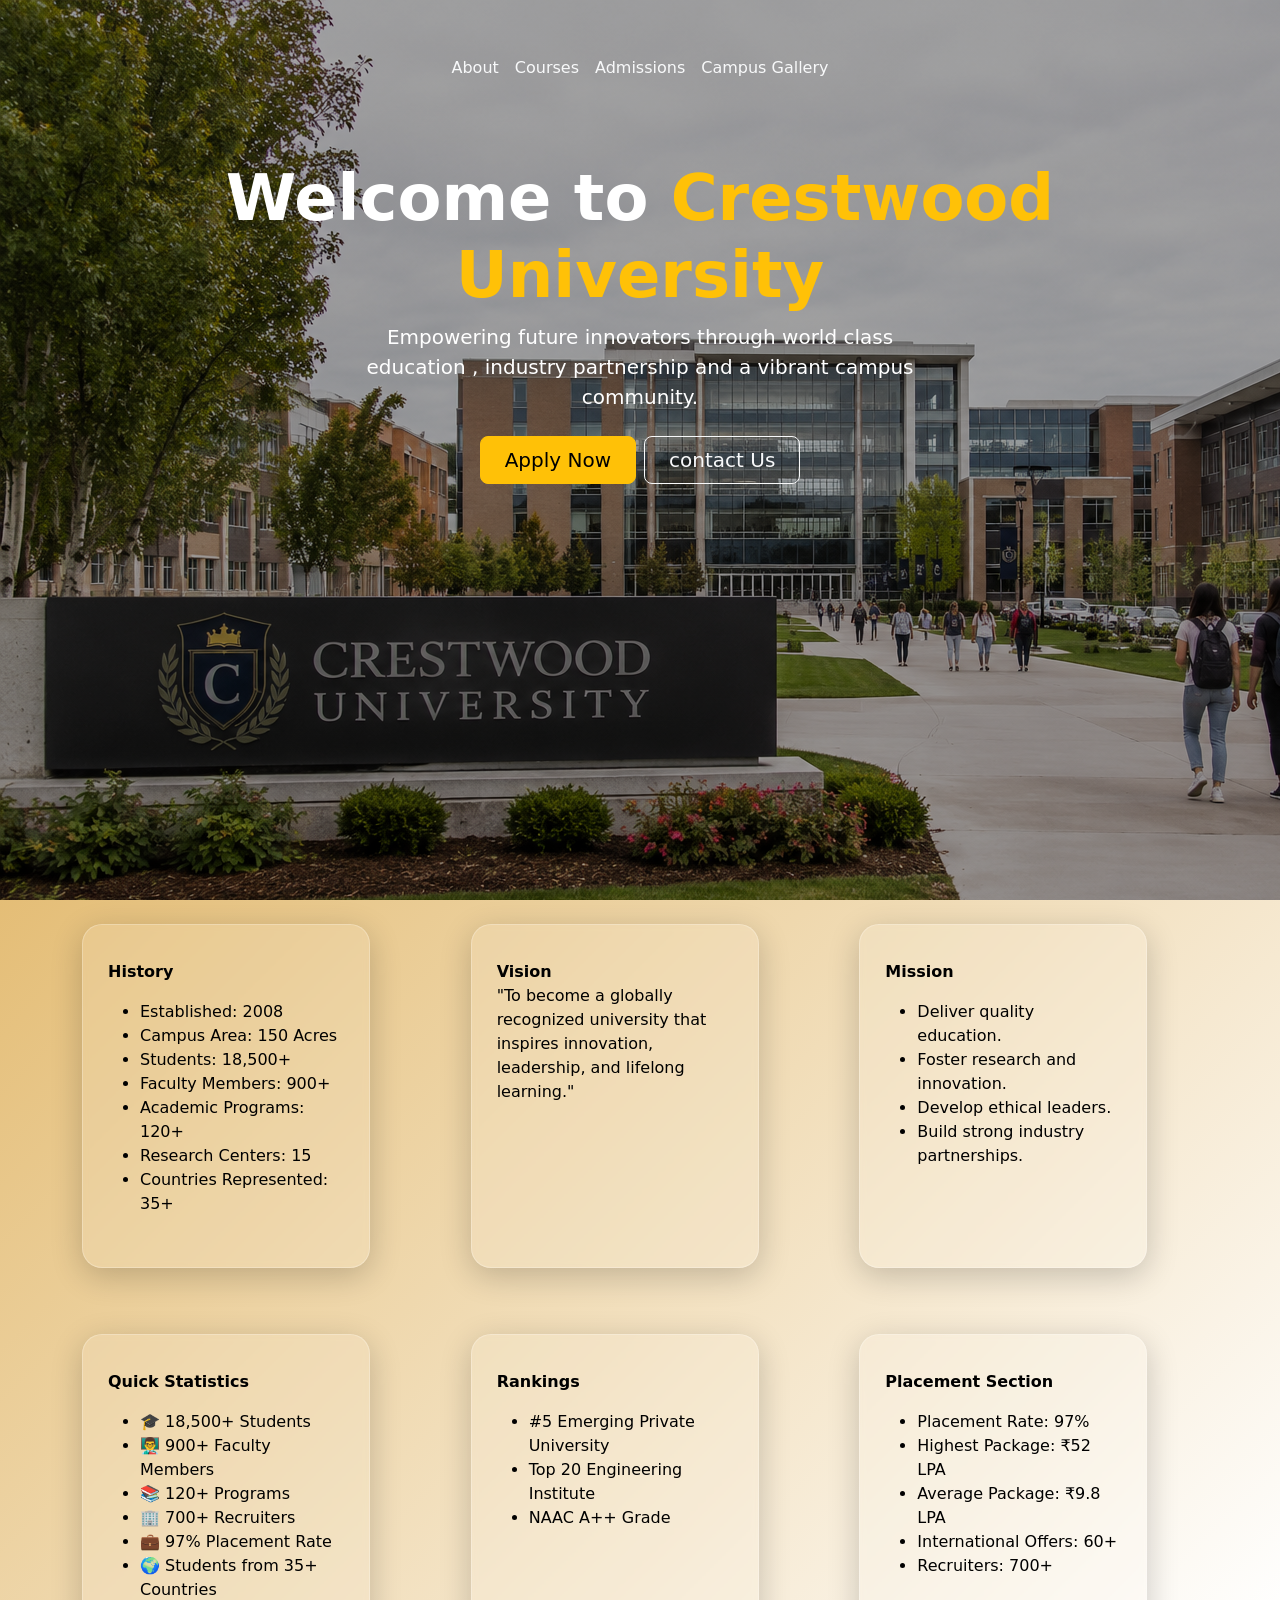
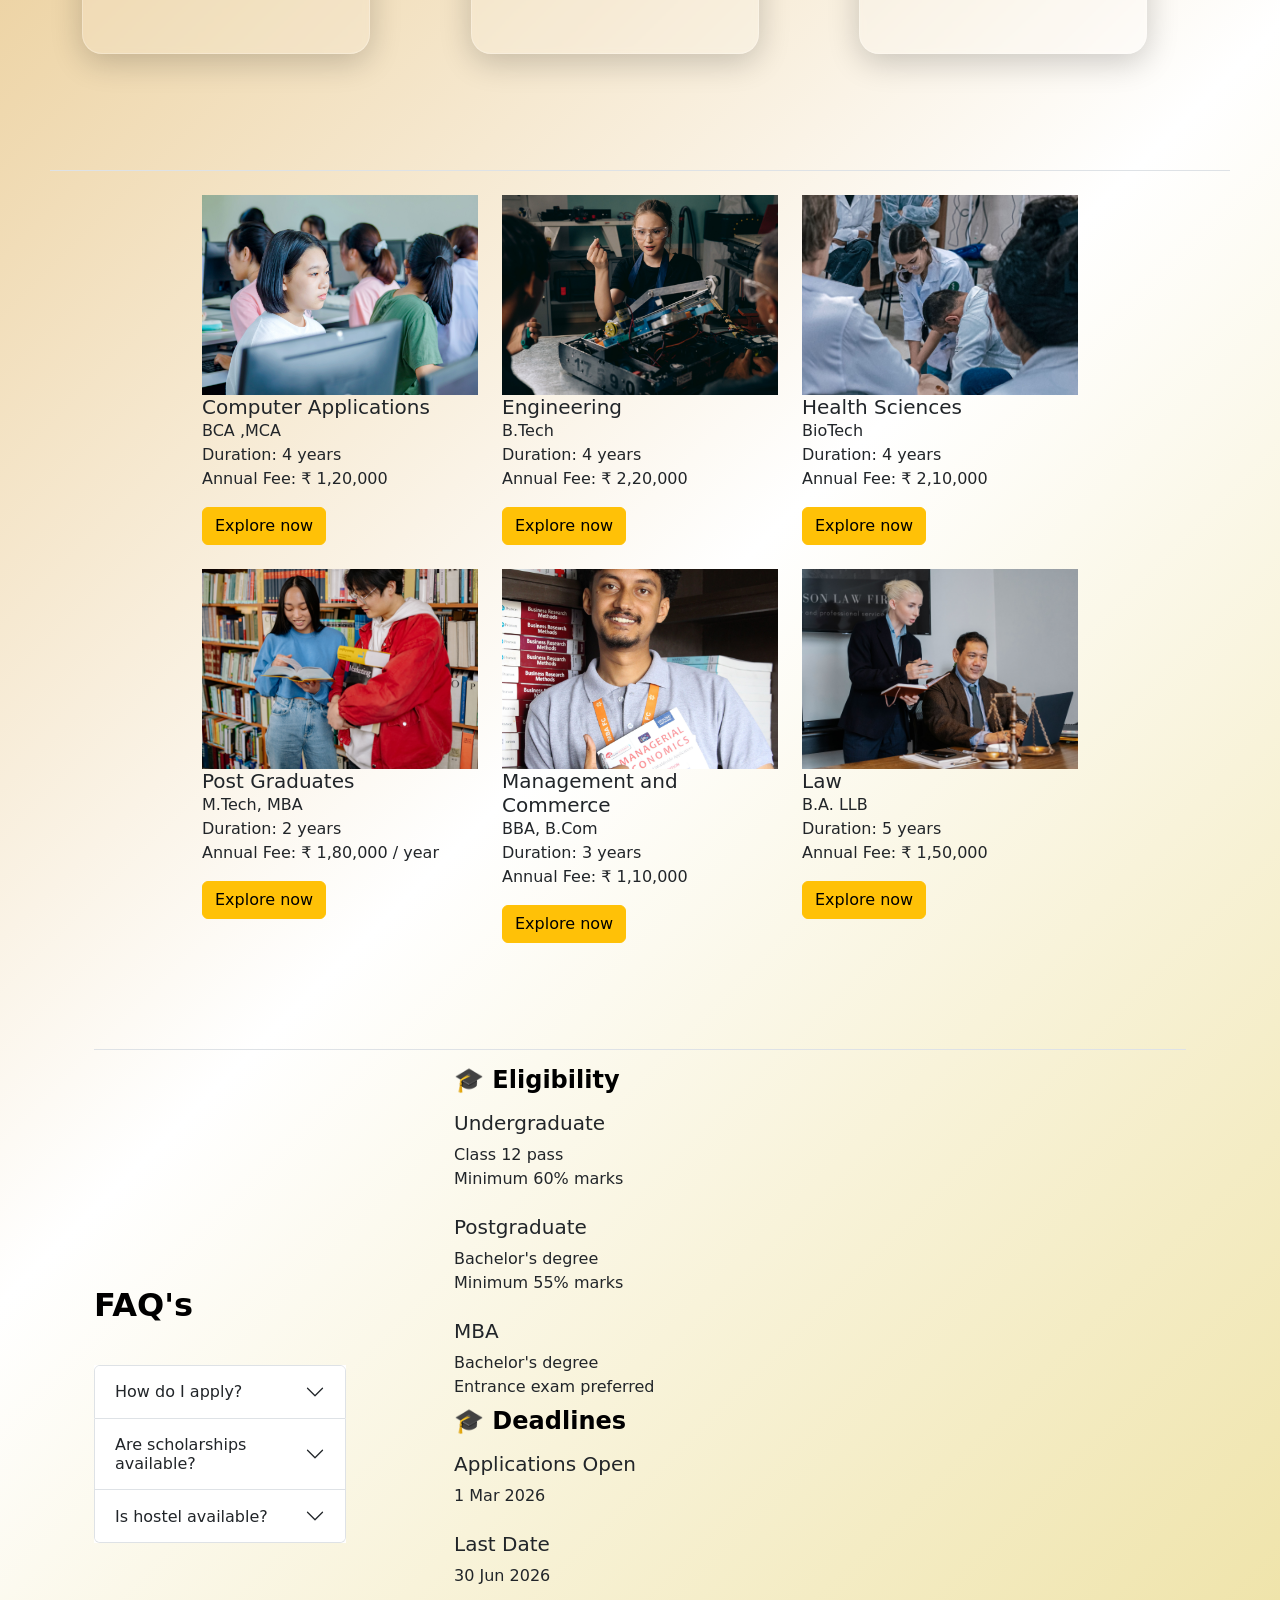
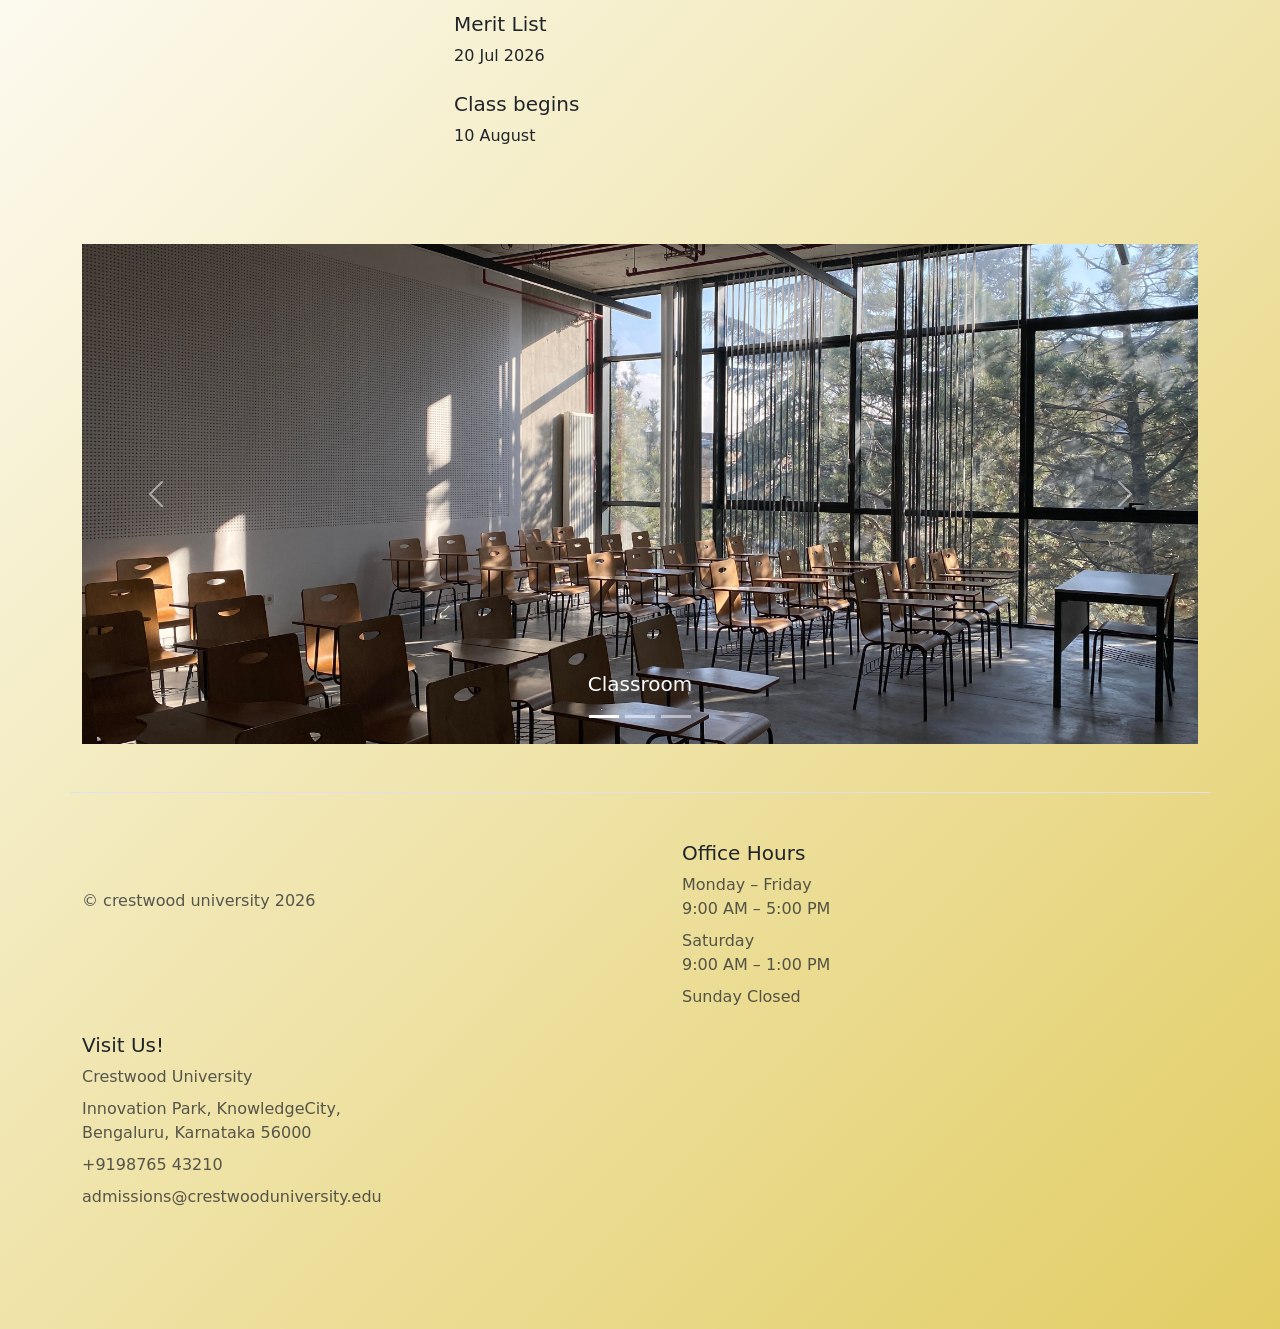
==== index.html @ 3cd8485d "adding code files" ====
<!doctype html>
<html lang="en">

<head>
  <meta charset="UTF-8" />
  <meta name="viewport" content="width=device-width, initial-scale=1.0" />
  <title>crestwood university</title>
  <link rel="stylesheet" href="style.css" />
  <link rel="stylesheet" href="https://cdn.jsdelivr.net/npm/bootstrap-icons@1.13.1/font/bootstrap-icons.min.css" />

  <link href="https://cdn.jsdelivr.net/npm/bootstrap@5.3.8/dist/css/bootstrap.min.css" rel="stylesheet"
    integrity="sha384-sRIl4kxILFvY47J16cr9ZwB07vP4J8+LH7qKQnuqkuIAvNWLzeN8tE5YBujZqJLB" crossorigin="anonymous" />
</head>

<body>

  <div id="about" class="hero p-5 mb-4 bg-body-tertiary ">
    <header class="d-flex flex-wrap align-items-center justify-content-center justify-content-md-between py-0 mb-4">
      <div class="col-md-3 mb-2 mb-md-0">
        <a href="/" class="d-inline-flex link-body-emphasis text-decoration-none">

        </a>
      </div>
      <ul class="nav col-12 col-md-auto mb-2 justify-content-center mb-md-0">
        <li><a href="#about" class="nav-link px-2 btn btn-light link-light">About</a></li>
        <li><a href="#courses" class="nav-link px-2 btn  link-light ">Courses</a></li>
        <li><a href="#testimonials" class="nav-link px-2 btn  link-light">Admissions</a></li>
        <li><a href="#gallery" class="nav-link px-2 btn link-light ">Campus Gallery</a></li>

      </ul>
      <div class="col-md-3 text-end">
      </div>
    </header>
    <div class="  px-4 py-5 my-0  text-center ">
      <h1 class=" display-3 fw-bold text-body-emphasis">Welcome to
        <span class="text-warning"> Crestwood University</span>
      </h1>
      <div class="col-lg-6 mx-auto">
        <p class=" lead mb-4 ">Empowering future innovators through world class education , industry partnership and a
          vibrant campus community.</cutting-edge></p>
        <div class="d-grid gap-2 d-sm-flex justify-content-sm-center">

          <button class="btn btn-warning btn-lg px-4 gap-3" data-bs-toggle="modal" data-bs-target="#admissionModal">
            Apply Now
          </button>


          <div class="modal fade" id="admissionModal" tabindex="-1" aria-labelledby="admissionModalLabel"
            aria-hidden="true">
            <div class="modal-dialog modal-lg">
              <div class="modal-content">
                <div class="modal-header">
                  <h5 class="modal-title" id="admissionModalLabel">Apply for Admission</h5>
                  <button type="button" class="btn-close" data-bs-dismiss="modal"></button>
                </div>
                <div class="modal-body">
                  <form>
                    <div class="mb-3">
                      <label class="form-label fw-bold text-warning">
                        <i class="bi bi-mortarboard-fill"></i> Select Course
                      </label>

                      <select class="form-select border-warning shadow-sm" required>
                        <option selected disabled>Choose your course</option>

                        <optgroup label="Engineering">
                          <option>B.Tech Computer Science Engineering</option>
                          <option>B.Tech Artificial Intelligence & Machine Learning</option>
                          <option>B.Tech Cloud Computing</option>
                          <option>B.Tech Cyber Security</option>
                          <option>B.Tech Information Technology</option>
                          <option>B.Tech Electronics & Communication</option>
                          <option>B.Tech Electrical Engineering</option>
                          <option>B.Tech Mechanical Engineering</option>
                          <option>B.Tech Civil Engineering</option>
                          <option>B.Tech Biotechnology</option>
                        </optgroup>

                        <optgroup label="Management & Commerce">
                          <option>BBA</option>
                          <option>B.Com (Hons.)</option>
                          <option>MBA</option>
                        </optgroup>

                        <optgroup label="Computer Applications">
                          <option>BCA</option>
                          <option>MCA</option>
                        </optgroup>

                        <optgroup label="Law">
                          <option>B.A. LL.B.</option>
                        </optgroup>

                        <optgroup label="Postgraduate">
                          <option>M.Tech</option>
                        </optgroup>

                      </select>
                    </div>

                    <div class="row">
                      <div class="col-md-6 mb-3">
                        <label class="form-label">Full Name</label>
                        <input type="text" class="form-control border-warning" placeholder="Enter your name">
                      </div>

                      <div class="col-md-6 mb-3">
                        <label class="form-label">Email Address</label>
                        <input type="email" class="form-control border-warning" placeholder="Enter your email">
                      </div>
                    </div>

                    <div class="row">
                      <div class="col-md-6 mb-3">
                        <label class="form-label">Mobile Number</label>
                        <input type="tel" class="form-control border-warning" placeholder="Enter mobile number">
                      </div>

                      <div class="col-md-6 mb-3">
                        <label class="form-label">Date of Birth</label>
                        <input type="date" class="form-control">
                      </div>
                    </div>

                    <div class="row">
                      <div class="col-md-6 mb-3">
                        <label class="form-label">Gender</label>
                        <select class="form-select">
                          <option selected>Select</option>
                          <option>Male</option>
                          <option>Female</option>
                          <option>Other</option>
                        </select>
                      </div>

                      <div class="col-md-6 mb-3">
                        <label class="form-label">Class 12 Percentage</label>
                        <input type="number" class="form-control" placeholder="e.g. 85%">
                      </div>
                    </div>

                    <div class="row">
                      <div class="col-md-6 mb-3">
                        <label class="form-label">City</label>
                        <input type="text" class="form-control " placeholder="Enter your city">
                      </div>

                      <div class="col-md-6 mb-3">
                        <label class="form-label">State</label>
                        <input type="text" class="form-control" placeholder="Enter your state">
                      </div>
                    </div>

                    <div class="form-check mb-3">
                      <input class="form-check-input" type="checkbox" id="agree">
                      <label class="form-check-label" for="agree">
                        I agree to the Terms & Conditions.
                      </label>
                    </div>

                  </form>
                </div>


                <div class="modal-footer">
                  <button type="button" class="btn btn-secondary" data-bs-dismiss="modal">
                    Close
                  </button>
                  <button type="submit" class="btn btn-warning">
                    Submit Application
                  </button>
                </div>

              </div>
            </div>
          </div>
          <button type="button" class="btn btn-outline-light btn-lg px-4" data-bs-toggle="modal"
            data-bs-target="#contactModal">
            contact Us
          </button>

          <div class="modal fade" id="contactModal" tabindex="-1" aria-labelledby="contactModalLabel"
            aria-hidden="true">
            <div class="modal-dialog modal-lg modal-dialog-centered">
              <div class="modal-content">


                <div class="modal-header bg-warning text-white">
                  <h5 class="modal-title" id="contactModalLabel">
                    <i class="bi bi-envelope-fill text-warning"></i>
                    Contact Us
                  </h5>
                  <button type="button" class="btn-close btn-close-white" data-bs-dismiss="modal"></button>
                </div>


                <div class="modal-body">

                  <form>

                    <div class="row">

                      <div class="col-md-6 mb-3">
                        <label class="form-label fw-semibold">Full Name</label>
                        <input type="text" class="form-control border-warning" placeholder="Enter your full name"
                          required>
                      </div>

                      <div class="col-md-6 mb-3">
                        <label class="form-label fw-semibold">Email Address</label>
                        <input type="email" class="form-control border-warning" placeholder="Enter your email" required>
                      </div>

                    </div>

                    <div class="row">

                      <div class="col-md-6 mb-3">
                        <label class="form-label fw-semibold">Phone Number</label>
                        <input type="tel" class="form-control border-warning" placeholder="Enter phone number" required>
                      </div>

                      <div class="col-md-6 mb-3">
                        <label class="form-label fw-semibold">Inquiry Type</label>
                        <select class="form-select border-warning" required>
                          <option selected disabled>Select Inquiry</option>
                          <option>Admissions</option>
                          <option>Courses</option>
                          <option>Scholarships</option>
                          <option>Placements</option>
                          <option>Hostel</option>
                          <option>General Inquiry</option>
                        </select>
                      </div>

                    </div>

                    <div class="mb-3">
                      <label class="form-label fw-semibold">Subject</label>
                      <input type="text" class="form-control border-warning" placeholder="Subject" required>
                    </div>

                    <div class="mb-3">
                      <label class="form-label fw-semibold">Message</label>
                      <textarea class="form-control border-warning" rows="4" placeholder="Write your message here..."
                        required></textarea>
                    </div>

                    <div class="form-check">
                      <input class="form-check-input" type="checkbox" id="agreeContact" required>
                      <label class="form-check-label" for="agreeContact">
                        I agree to the Privacy Policy.
                      </label>
                    </div>
                  </form>
                </div>
                <div class="modal-footer">
                  <button type="button" class="btn btn-outline-light" data-bs-dismiss="modal">
                    Close
                  </button>

                  <button type="submit" class="btn btn-warning fw-bold">
                    <i class="bi bi-send-fill"></i> Send Message
                  </button>
                </div>
              </div>
            </div>
          </div>
        </div>
      </div>
    </div>
  </div>
  </div>

  <!-- About-->


  <div id="about" class="container about mb-100  ">
    <div class=" glass-card  mb-3" style="max-width: 18rem">
      <div class="fw-bold card-header">History</div>
      <div class="card-body">
        <p class="card-text">
        <ul>
          <li>Established: 2008</li>
          <li>Campus Area: 150 Acres</li>
          <li>Students: 18,500+</li>
          <li>Faculty Members: 900+</li>
          <li>Academic Programs: 120+</li>
          <li>Research Centers: 15</li>
          <li>Countries Represented: 35+</li>
        </ul>
        </p>
      </div>
    </div>
    <div class=" glass-card  text-bg-transparent mb-3" style="max-width: 18rem">
      <div class="fw-bold card-header">Vision</div>
      <div class="card-body">
        <p class="card-text">
          "To become a globally recognized university that inspires innovation, leadership, and lifelong learning."
        </p>
      </div>
    </div>
    <div class="glass-card  text-bg-transparent mb-3" style="max-width: 18rem">
      <div class="fw-bold card-header">Mission</div>
      <div class="card-body">
        <p class="card-text">
        <ul>
          <li> Deliver quality education. </li>
          <li> Foster research and innovation. </li>
          <li> Develop ethical leaders. </li>
          <li> Build strong industry partnerships. </li>
        </ul>
        </p>
      </div>
    </div>
    <div class="glass-card   text-bg-transparent mb-3" style="max-width: 18rem">
      <div class=" fw-bold card-header">Quick Statistics</div>
      <div class="card-body">
        <p class="card-text">
        <ul>
          <li> 🎓 18,500+ Students</li>
          <li> 👨‍🏫 900+ Faculty Members</li>
          <li> 📚 120+ Programs</li>
          <li> 🏢 700+ Recruiters</li>
          <li> 💼 97% Placement Rate</li>
          <li> 🌍 Students from 35+ Countries </li>
        </ul>
        </p>
      </div>
    </div>
    <div class="glass-card   text-bg-transparent mb-3" style="max-width: 18rem">
      <div class=" fw-bold card-header">Rankings</div>
      <div class="card-body">

        <p class="card-text">
        <ul>
          <li> #5 Emerging Private University </li>
          <li> Top 20 Engineering Institute</li>
          <li> NAAC A++ Grade</li>
        </ul>
        </p>
      </div>
    </div>
    <div class="  glass-card   text-bg-transparent mb-3" style="max-width: 18rem">
      <div class=" fw-bold card-header">Placement Section</div>
      <div class="card-body">
        <p class="card-text">
        <ul>
          <li> Placement Rate: 97%</li>
          <li> Highest Package: ₹52 LPA</li>
          <li>Average Package: ₹9.8 LPA</li>
          <li>International Offers: 60+</li>
          <li>Recruiters: 700+</li>
        </ul>
        </p>
      </div>
    </div>
  </div>

  <!-- courses -->


  <div id="courses" class="row  justify-content-md-center row-cols-2 row-cols-md-3 g-4 border-top">
    <div class="  col">
      <div class=" y67jcard  ">
        <img src="./courses/cs.jpg" class="card-img-top" alt="engineer" />
        <div class="card-body">
          <h5 class="card-title">Computer Applications</h5>
          <p class="card-text">
            BCA ,MCA
            <br>
            Duration: 4 years
            <br> Annual Fee: &#8377; 1,20,000
          </p>
          <a href="#" class="btn btn-warning">Explore now</a>
        </div>
      </div>
    </div>
    <div class="  col">
      <div class="  y67jcard">
        <img src="./courses/eg.jpg" class="card-img-top" alt="engineer" />
        <div class="card-body">
          <h5 class="card-title"> Engineering</h5>
          <p class="card-text">
            B.Tech <br> Duration: 4 years
            <br>Annual Fee: &#8377; 2,20,000
          </p>
          <a href="#" class="btn btn-warning">Explore now</a>
        </div>
      </div>
    </div>
    <div class="col">
      <div class="  y67jcard">
        <img src="./courses/health.jpg" class="card-img-top" alt="health" />
        <div class="card-body">
          <h5 class="card-title"> Health Sciences</h5>
          <p class="card-text">
            BioTech <br> Duration: 4 years
            <br> Annual Fee: &#8377; 2,10,000
          </p>
          <a href="#" class="btn btn-warning">Explore now</a>
        </div>
      </div>
    </div>
    <div class="col">
      <div class="  y67jcard">
        <img src="./courses/buisness.jpg" class="card-img-top" alt="business" />
        <div class="card-body">
          <h5 class="card-title">Post Graduates</h5>
          <p class="card-text">
            M.Tech, MBA <br> Duration: 2 years
            <br>Annual Fee: &#8377; 1,80,000 / year
          </p>
          <a href="#" class="btn btn-warning">Explore now</a>
        </div>
      </div>
    </div>
    <div class=" col">
      <div class="   y67jcard">
        <img src="./courses/coomerce.jpg" class="card-img-top" alt="commerce" />
        <div class="card-body">
          <h5 class="card-title">Management and Commerce
          </h5>
          <p class="card-text">
            BBA, B.Com <br> Duration: 3 years
            <br> Annual Fee: &#8377; 1,10,000
          </p>
          <a href="#" class="btn btn-warning">Explore now</a>
        </div>
      </div>
    </div>
    <div class="col">
      <div class=" y67jcard">
        <img src="./courses/law.jpg" class="card-img-top" alt="law" />
        <div class="card-body">
          <h5 class="card-title">Law </h5>
          <p class="card-text">
            B.A. LLB <br> Duration: 5 years <br>
            Annual Fee: &#8377; 1,50,000
          </p>
          <a href="#" class="btn btn-warning">Explore now</a>
        </div>
      </div>
    </div>
  </div>
  </div>


  <!-- admission process -->

  <div id="testimonials" class="container px-4 py-5 ">
    <h2 class="pb-2 border-bottom"> </h2>
    <div class="row row-cols-1 row-cols-md-2 align-items-md-center g-5 py-5">
      <div class="col d-flex flex-column align-items-centre gap-2">
        <h2 class="fw-bold text-body-emphasis ">FAQ's</h2>
        <p class="text-body-secondary">
        <div class="  accordion accordion-flush" id="accordionFlushExample">
          <div class="accordion-item">
            <div class=" accordion-item">
              <h2 class=" accordion-header">
                <button class="accordion-button collapsed" type="button" data-bs-toggle="collapse"
                  data-bs-target="#flush-collapseOne" aria-expanded="false" aria-controls="flush-collapseOne">
                  How do I apply?
                </button>
              </h2>
              <div id="flush-collapseOne" class="accordion-collapse collapse" data-bs-parent="#accordionFlushExample">
                <div class="accordion-body">Apply online through the admissions portal.</div>
              </div>
            </div>
            <div class="accordion-item">
              <h2 class="accordion-header">
                <button class="accordion-button collapsed" type="button" data-bs-toggle="collapse"
                  data-bs-target="#flush-collapseTwo" aria-expanded="false" aria-controls="flush-collapseTwo">
                  Are scholarships available?
                </button>
              </h2>
              <div id="flush-collapseTwo" class="accordion-collapse collapse" data-bs-parent="#accordionFlushExample">
                <div class="accordion-body">Yes, for eligible students.</div>
              </div>
            </div>
            <div class="accordion-item">
              <h2 class="accordion-header">
                <button class="accordion-button collapsed" type="button" data-bs-toggle="collapse"
                  data-bs-target="#flush-collapseThree" aria-expanded="false" aria-controls="flush-collapseThree">
                  Is hostel available?
                </button>
              </h2>
              <div id="flush-collapseThree" class="accordion-collapse collapse" data-bs-parent="#accordionFlushExample">
                <div class="accordion-body">Yes, separate hostels for boys and girls.</div>
              </div>
            </div>
          </div>
        </div>
        </p>
      </div>

      <div class="row ">
        <div class="row elig row-cols-2 row-cols-sm-2 g-7">
          <div class=" col d-flex flex-column gap-2 ">
            <div
              class="feature-icon-small d-inline-flex align-items-center justify-content-center text-bg-warning bg-gradient fs-4 rounded-3">
            </div>
            <h4 class="fw-semibold mb-0 text-body-emphasis">🎓 Eligibility</h4>
            <h5 class="card-title mt-2">Undergraduate</h5>
            <p class="card-text">Class 12 pass <br>Minimum 60% marks</p>
            <h5 class="card-title">Postgraduate</h5>
            <p class="card-text">Bachelor's degree <br>Minimum 55% marks</p>
            <h5 class="card-title">MBA</h5>
            <p class="card-text">Bachelor's degree <br>Entrance exam preferred</p>

          </div>
          <div class=" col d-flex flex-column gap-2 ">
            <div
              class="feature-icon-small d-inline-flex align-items-center justify-content-center text-bg-warning bg-gradient fs-4 rounded-3">
            </div>
            <h4 class="fw-semibold mb-0 text-body-emphasis">🎓 Deadlines</h4>
            <h5 class="card-title mt-2">Applications Open</h5>
            <p class="card-text">1 Mar 2026</p>
            <h5 class="card-title">Last Date</h5>
            <p class="card-text">30 Jun 2026</p>
            <h5 class="card-title">Merit List</h5>
            <p class="card-text">20 Jul 2026</p>
            <h5 class="card-title">Class begins</h5>
            <p class="card-text">10 August</p>

          </div>
        </div>
      </div>
    </div>
  </div>
  </div>




  <!-- gallery  -->


  <div id="gallery" class=" container carousel slide mb-10  ">
    <div class="carousel-indicators">
      <button type="button" data-bs-target="#carouselExampleCaptions" data-bs-slide-to="0" class="active"
        aria-current="true" aria-label="Slide 1"></button>
      <button type="button" data-bs-target="#carouselExampleCaptions" data-bs-slide-to="1"
        aria-label="Slide 2"></button>
      <button type="button" data-bs-target="#carouselExampleCaptions" data-bs-slide-to="2"
        aria-label="Slide 3"></button>
    </div>
    <div class="carousel-inner">
      <div class="carousel-item active">
        <img src="./crousel/classroom.jpg" class="d-block w-100 carousel-img " alt="classroom">
        <div class="carousel-caption d-none d-md-block">
          <h5>Classroom</h5>
        </div>
      </div>
      <div class="carousel-item">
        <img src="./crousel/lab.jpg" class="d-block w-100 carousel-img  " alt="laboratory">
        <div class="carousel-caption d-none d-md-block">
          <h5>Laboratory</h5>
        </div>
      </div>
      <div class="carousel-item">
        <img src="./crousel/lib.jpg" class="d-block w-100 carousel-img  " alt="library">
        <div class="carousel-caption d-none d-md-block">
          <h5>Library</h5>
        </div>
      </div>
      <div class="carousel-item">
        <img src="./crousel/ground.jpg" class="d-block w-100 carousel-img  " alt="sports ground">
        <div class="carousel-caption d-none d-md-block">
          <h5>Sports Ground</h5>
        </div>
      </div>
    </div>
    <button class="carousel-control-prev" type="button" data-bs-target="#carouselExampleCaptions" data-bs-slide="prev">
      <span class="carousel-control-prev-icon" aria-hidden="true"></span>
      <span class="visually-hidden">Previous</span>
    </button>
    <button class="carousel-control-next" type="button" data-bs-target="#carouselExampleCaptions" data-bs-slide="next">
      <span class="carousel-control-next-icon" aria-hidden="true"></span>
      <span class="visually-hidden">Next</span>
    </button>
  </div>


  <!-- footer -->
  <div class="container">
    <footer class="row row-cols-1 row-cols-sm-2 row-cols-md-5 py-5 my-5  border-top">
      <div class="col mb-3"> <a href="/" class="d-flex align-items-center mb-3 link-body-emphasis text-decoration-none"
          aria-label="Bootstrap"> <svg class="bi me-2" width="40" height="32" aria-hidden="true">
            <use xlink:href="#bootstrap"></use>
          </svg> </a>
        <p class="text-body-secondary ">© crestwood university 2026</p>
      </div>
      <div class="col mb-3"></div>
      <div class="col mb-3">
        <h5>Office Hours</h5>
        <ul class="nav flex-column">
          <li class="nav-item mb-2"><a href="#" class="nav-link p-0 text-body-secondary">Monday – Friday <br> 9:00 AM –
              5:00 PM</a></li>
          <li class="nav-item mb-2"><a href="#" class="nav-link p-0 text-body-secondary">Saturday <br> 9:00 AM – 1:00
              PM</a></li>
          <li class="nav-item mb-2"><a href="#" class="nav-link p-0 text-body-secondary">Sunday Closed</a></li>
        </ul>
      </div>
      <div class="col mb-3">
        <h5>Visit Us!</h5>
        <ul class="nav flex-column">
          <li class="nav-item mb-2"><a href="#" class="nav-link p-0 text-body-secondary">Crestwood University</a></li>
          <li class="nav-item mb-2"><a href="#" class="nav-link p-0 text-body-secondary">Innovation Park, KnowledgeCity,
              Bengaluru, Karnataka 56000</a></li>
          <li class="nav-item mb-2"><a href="#" class="nav-link p-0 text-body-secondary">+9198765 43210 </a></li>
          <li class="nav-item mb-2"><a href="#"
              class="nav-link p-0 text-body-secondary">admissions@crestwooduniversity.edu</a></li>
        </ul>
      </div>
      <div class="col mb-3">
      </div>
    </footer>
  </div>





  <script src="https://cdn.jsdelivr.net/npm/bootstrap@5.3.8/dist/js/bootstrap.bundle.min.js"
    integrity="sha384-FKyoEForCGlyvwx9Hj09JcYn3nv7wiPVlz7YYwJrWVcXK/BmnVDxM+D2scQbITxI"
    crossorigin="anonymous"></script>
</body>

</html>
---- style.css ----
body {
  background: linear-gradient(135deg, #d8a039, rgb(255, 255, 255), #e2cd64);
  min-height: 100vh;

  font-family: Arial, Helvetica, sans-serif;
}
.hero {
  width: 100%;
  height: 100vh;
  /* background-image: url(./crestwoodimage.png); */
  /* filter: blur(1px); */
  background-size: cover;
  background-position: center;
  position: relative;
  background:
    linear-gradient(rgba(0, 0, 0, 0.35), rgba(0, 0, 0, 0.35)),
    url(./crestwoodimage.png);
}
.hero h1,
.hero p {
  color: white !important ;
}
.glass-card {
  background: rgba(255, 255, 255, 0.12);
  backdrop-filter: blur(3px);
  -webkit-backdrop-filter: blur(3px);
  border: 1px solid rgba(255, 255, 255, 0.25);
  border-radius: 20px;
  padding: 35px 25px;
  color: black;
  /* text-align: center; */
  transition: 0.4s;
  box-shadow: 0 8px 32px rgba(0, 0, 0, 0.2);
}
.glass-card:hover {
  transform: translateY(-12px);
  background: rgba(255, 255, 255, 0.18);
  box-shadow: 0 15px 40px rgba(0, 0, 0, 0.3);
}
.btn-glass {
  background: rgba(255, 255, 255, 0.2);
  color: white;
  border: 1px solid rgba(255, 255, 255, 0.3);
  backdrop-filter: blur(10px);
  border-radius: 50px;
  transition: 0.3s;
}
.btn-glass:hover {
  background: white;
  color: #4f46e5;
}
.about {
  display: grid;
  gap: 50px;
  grid-template-columns: repeat(auto-fit, minmax(300px, 1fr));
  background: transparent;
}
.col {
  height: max-content;
  width: 300px !important;
}
.card-img-top {
  height: 200px;
  object-fit: cover !important;
}
#courses {
  margin-left: 50px;
  margin-right: 50px;
  margin-top: 100px !important;
  margin-bottom: 50px;
}

.carousel-img {
  height: 500px;
  object-fit: cover;
}

.accordion-item {
  background: transparent;
  border: none;
}
.accordion-body {
  background: transparent;
}
.accordion-flush .accordian-button:not(.collaspsed) {
  background-color: #ffc107 !important;
  color: #000 !important;
  box-shadow: none !important;
}
.accordion-button {
  background-color: transparent;
  color: #000;
}
.accordion-button:focus {
  border-color: #ffc107 !important;
  box-shadow: 0 0 0 0.2rem rgba(255, 193, 7, 0.35) !important;
}
.elig{
  margin-left: 60px !important;
  
}
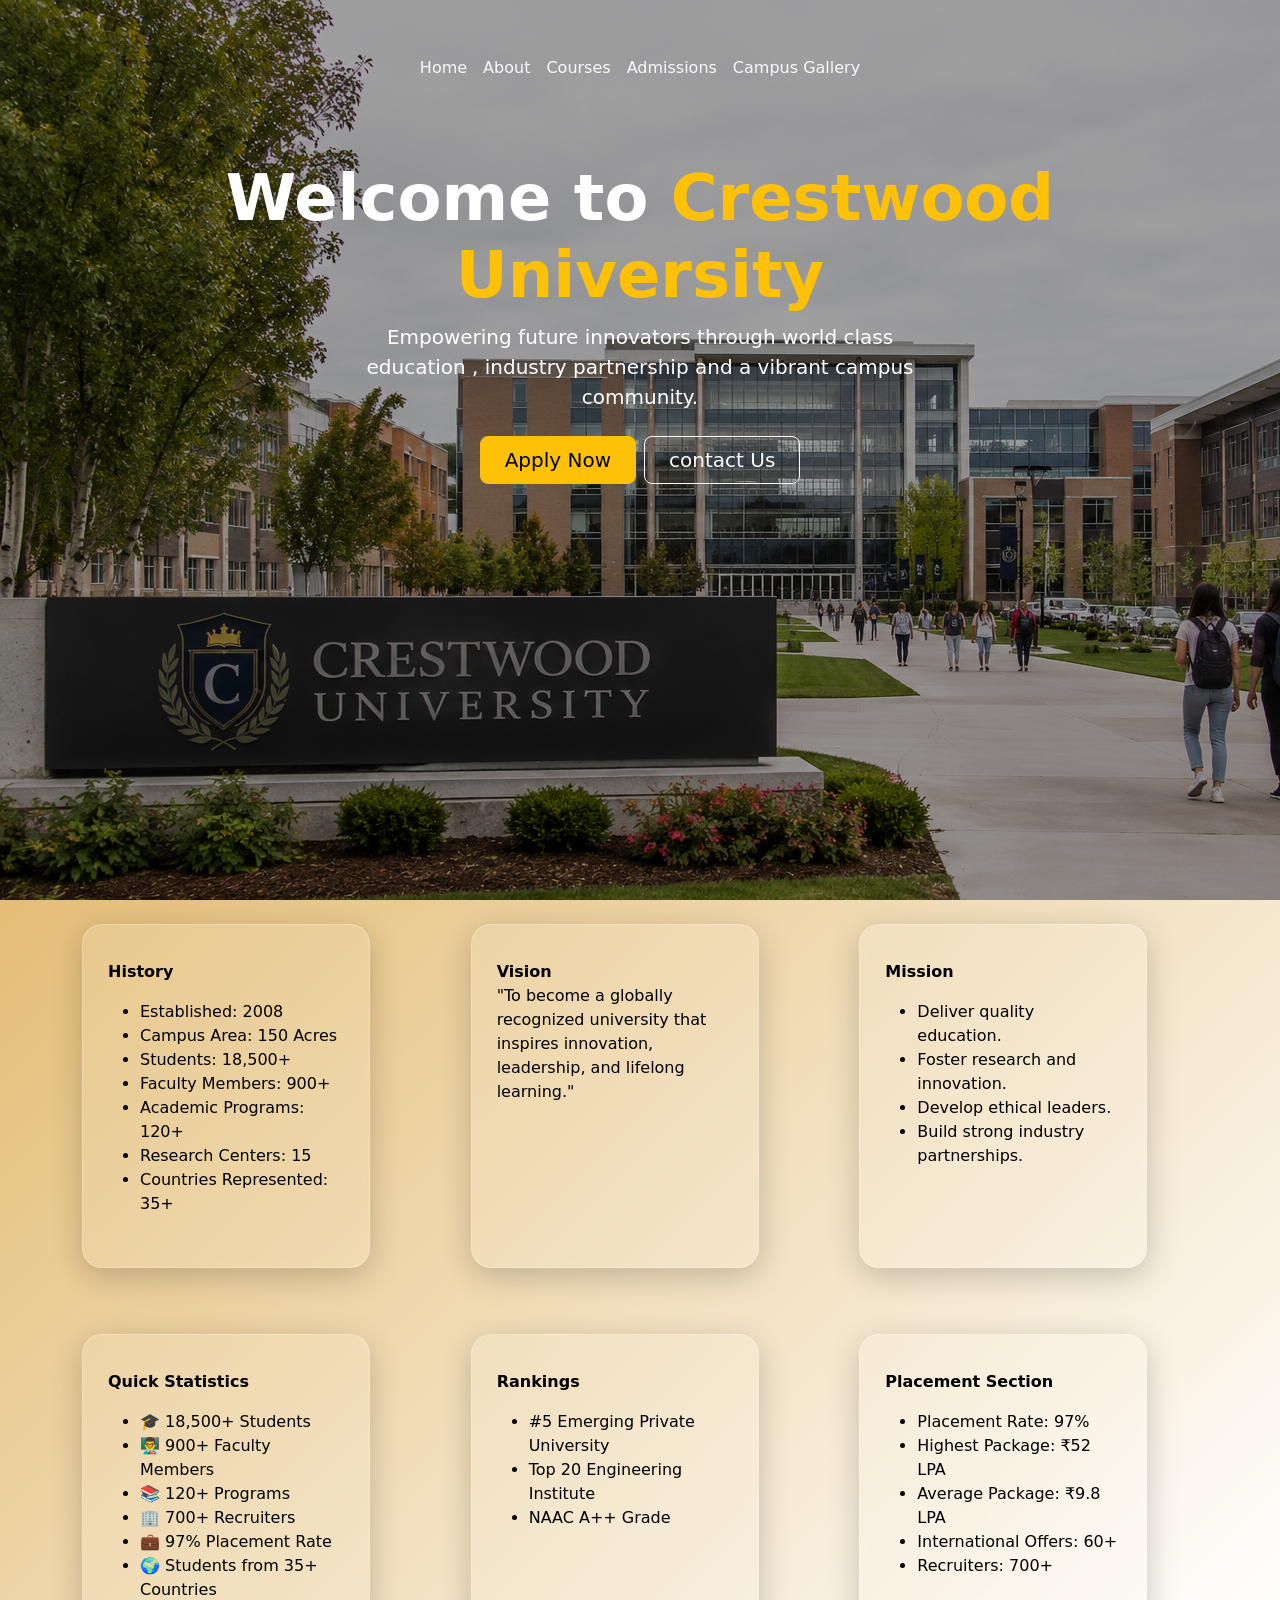
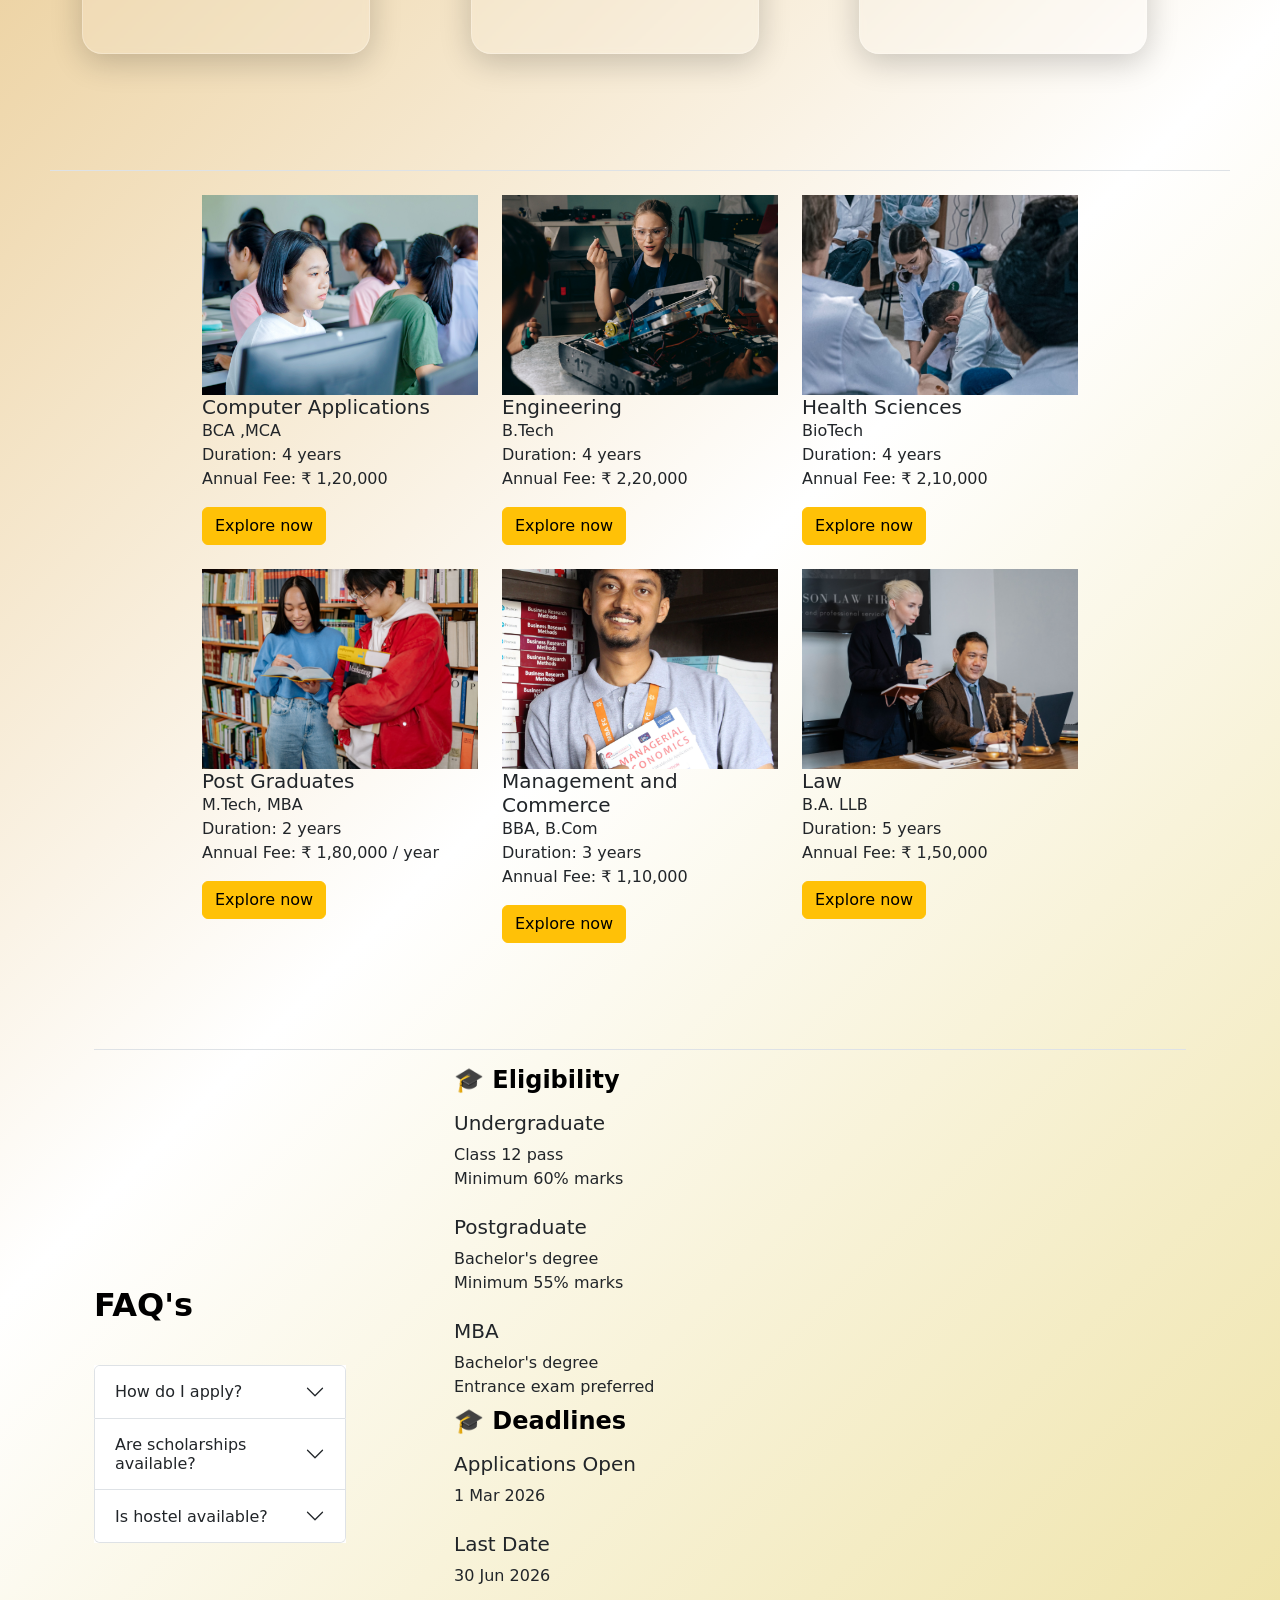
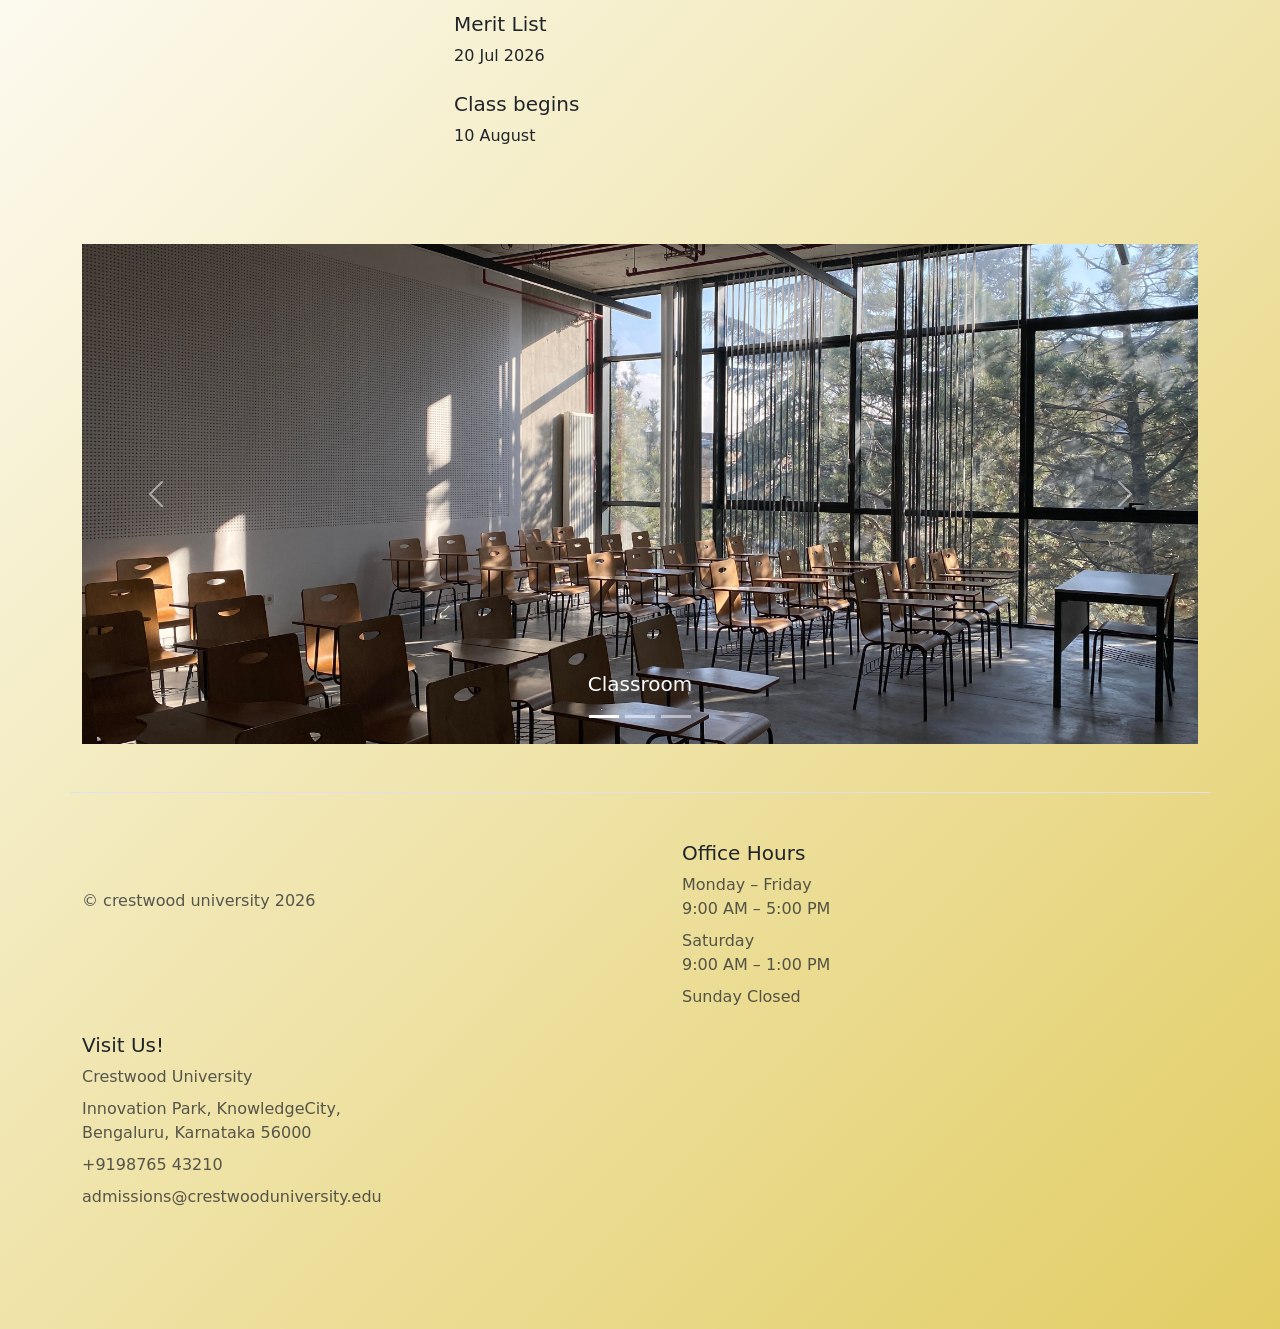
==== commit 2d78135d: "Update index.html" ====
--- a/index.html
+++ b/index.html
@@ -14,7 +14,7 @@
 
 <body>
 
-  <div id="about" class="hero p-5 mb-4 bg-body-tertiary ">
+  <div id="home" class="hero p-5 mb-4 bg-body-tertiary ">
     <header class="d-flex flex-wrap align-items-center justify-content-center justify-content-md-between py-0 mb-4">
       <div class="col-md-3 mb-2 mb-md-0">
         <a href="/" class="d-inline-flex link-body-emphasis text-decoration-none">
@@ -22,9 +22,10 @@
         </a>
       </div>
       <ul class="nav col-12 col-md-auto mb-2 justify-content-center mb-md-0">
-        <li><a href="#about" class="nav-link px-2 btn btn-light link-light">About</a></li>
+        <li><a href="#home" class="nav-link px-2 btn btn-light link-light">Home</a></li>
+        <li><a href="#aboutSec" class="nav-link px-2 btn btn-light link-light">About</a></li>
         <li><a href="#courses" class="nav-link px-2 btn  link-light ">Courses</a></li>
-        <li><a href="#testimonials" class="nav-link px-2 btn  link-light">Admissions</a></li>
+        <li><a href="#admission" class="nav-link px-2 btn  link-light">Admissions</a></li>
         <li><a href="#gallery" class="nav-link px-2 btn link-light ">Campus Gallery</a></li>
 
       </ul>
@@ -274,8 +275,8 @@
 
   <!-- About-->
 
-
-  <div id="about" class="container about mb-100  ">
+<section id="aboutSec">
+  <div id="" class="container about mb-100  ">
     <div class=" glass-card  mb-3" style="max-width: 18rem">
       <div class="fw-bold card-header">History</div>
       <div class="card-body">
@@ -356,6 +357,7 @@
       </div>
     </div>
   </div>
+</section>
 
   <!-- courses -->
 
@@ -448,7 +450,7 @@
 
   <!-- admission process -->
 
-  <div id="testimonials" class="container px-4 py-5 ">
+  <div id="admission" class="container px-4 py-5 ">
     <h2 class="pb-2 border-bottom"> </h2>
     <div class="row row-cols-1 row-cols-md-2 align-items-md-center g-5 py-5">
       <div class="col d-flex flex-column align-items-centre gap-2">
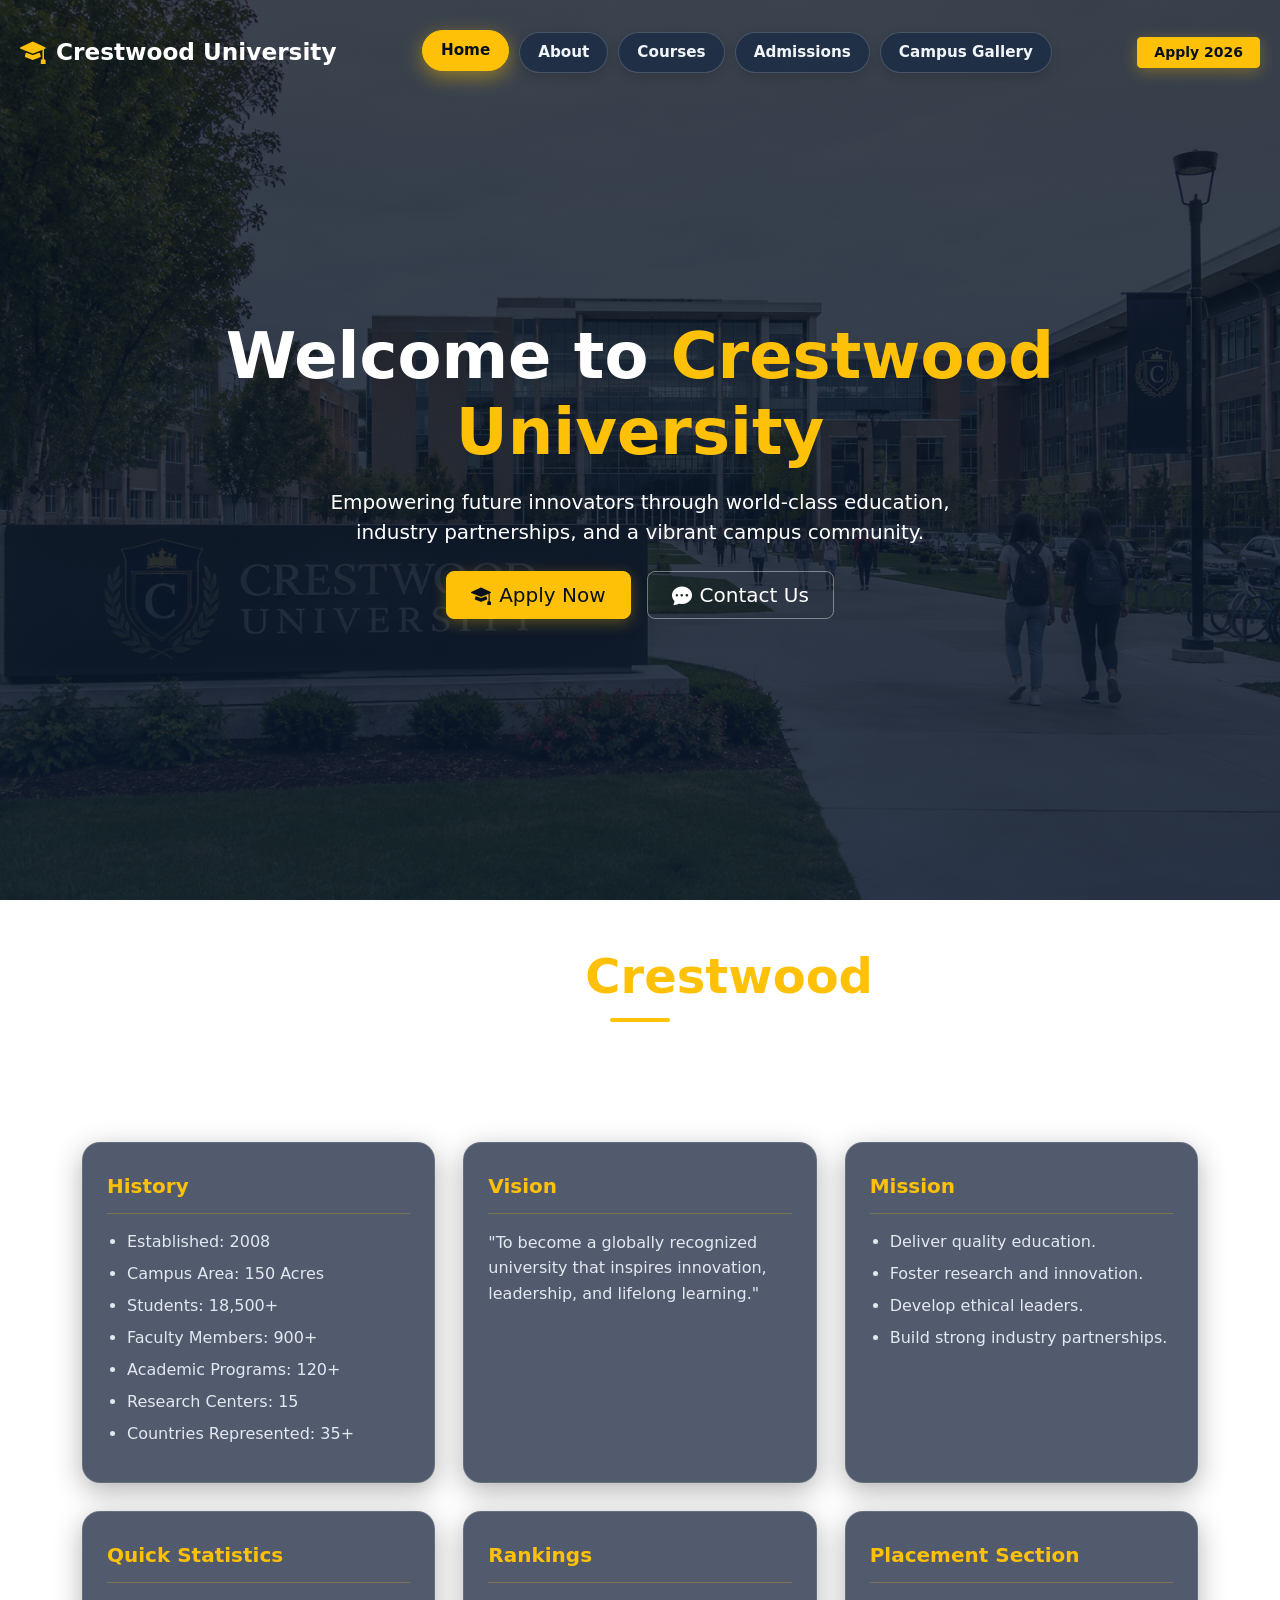
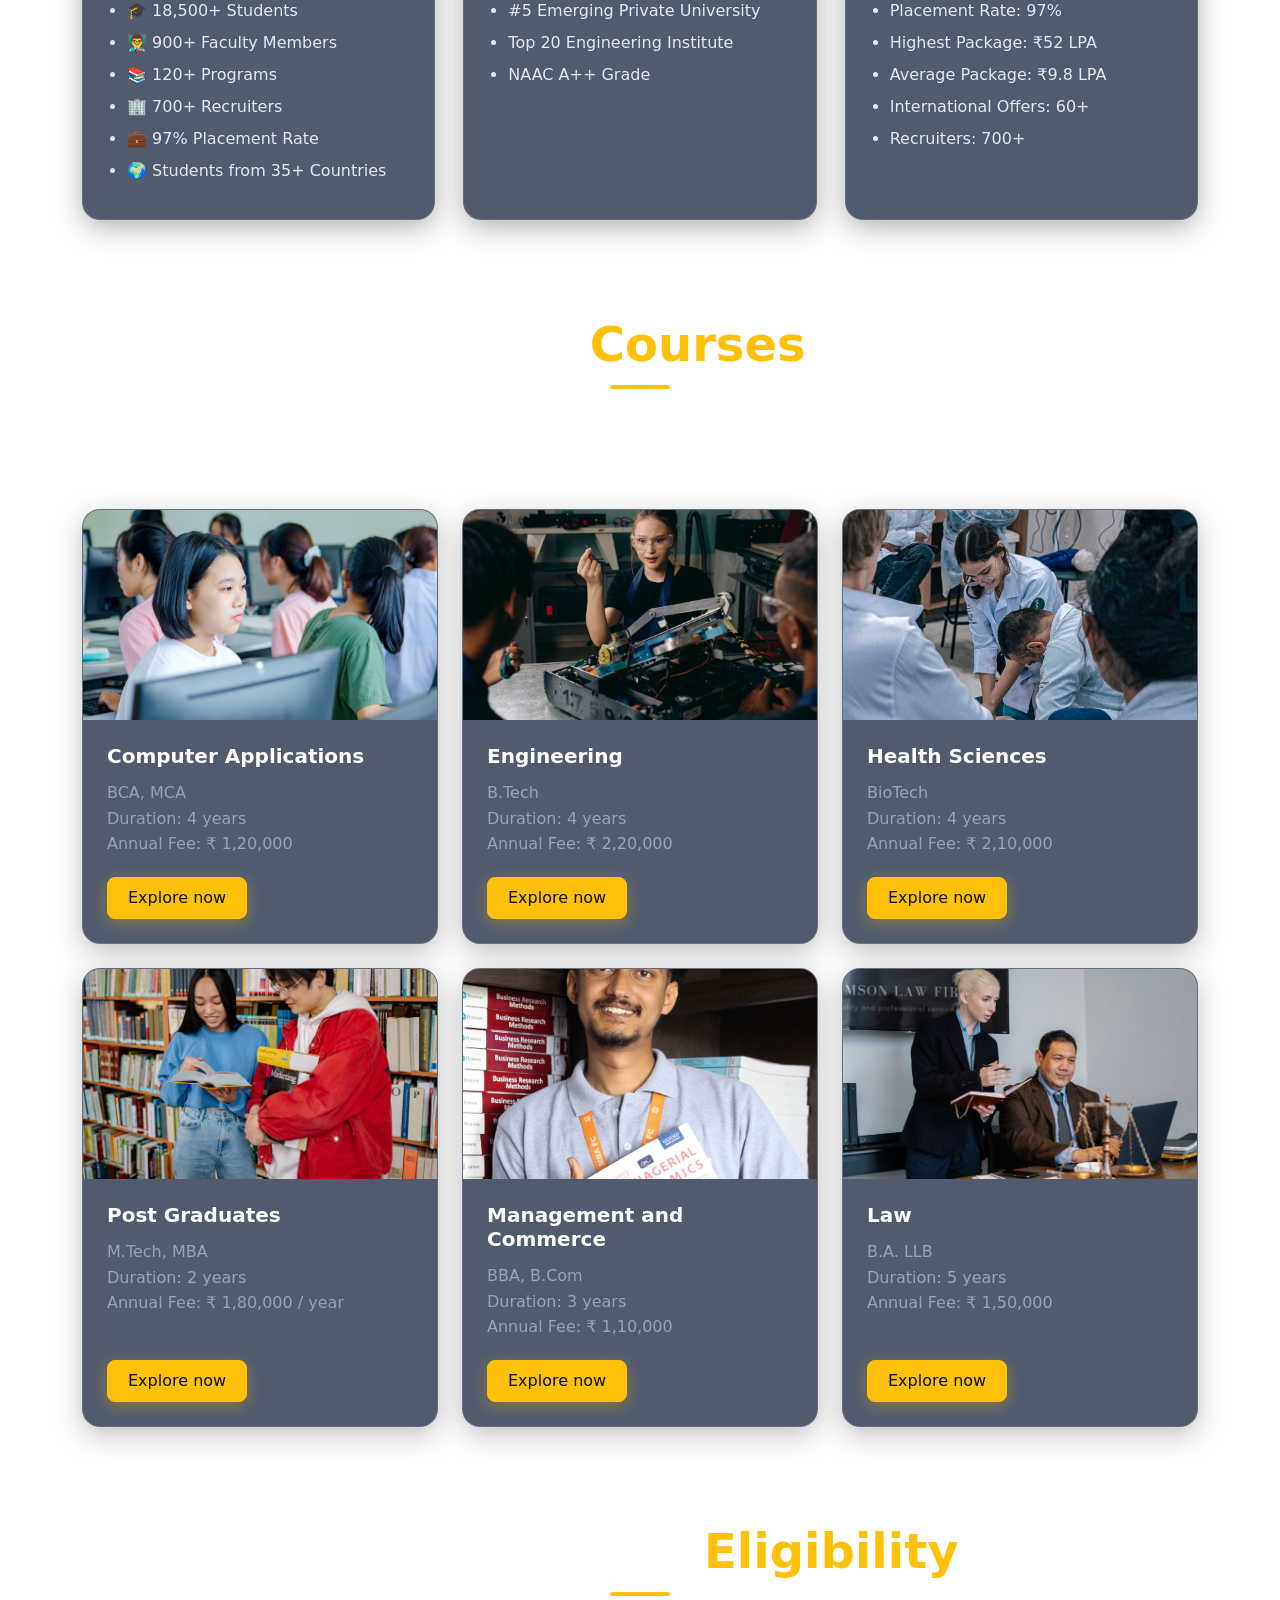
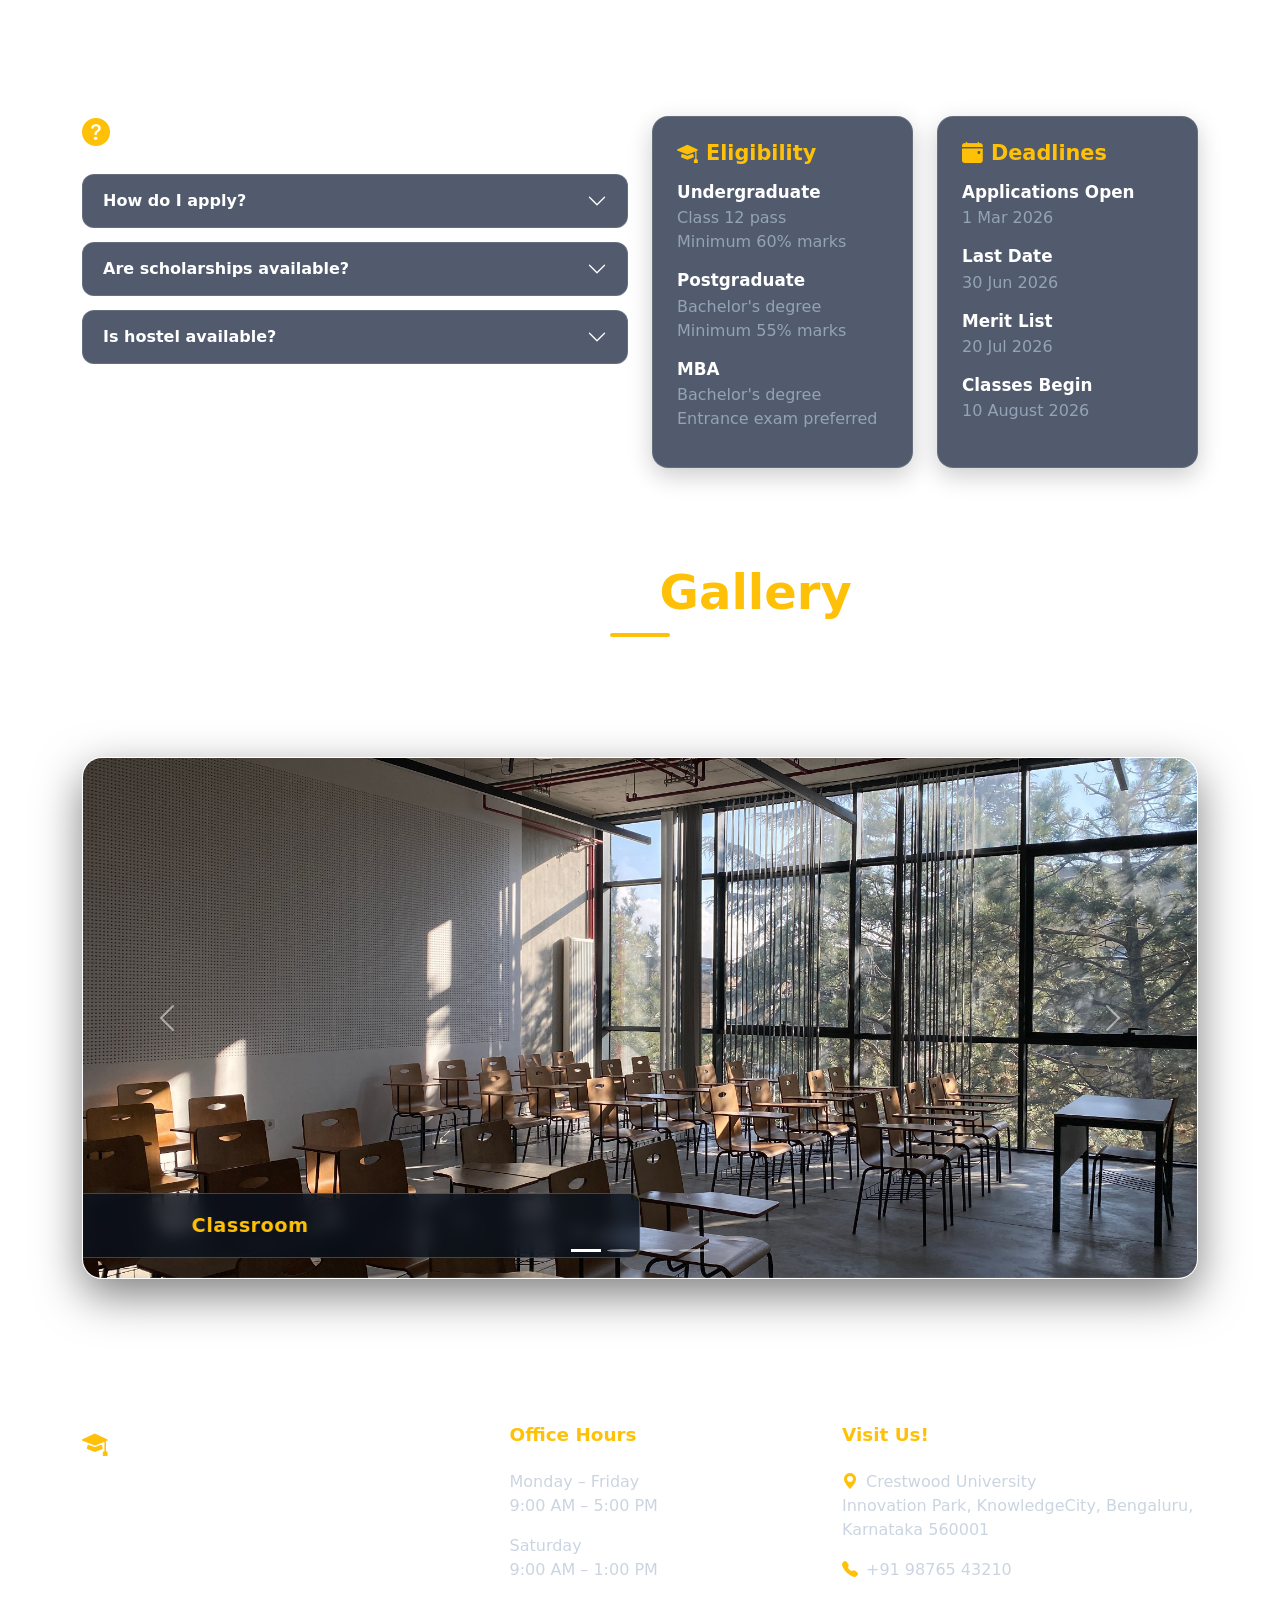
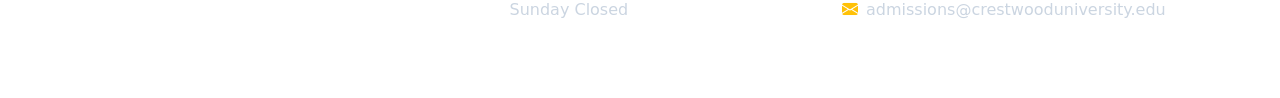
==== commit 2f10dc64: "refactor: update UI layout, add assets, and enhance index and 404 pages" ====
--- a/index.html
+++ b/index.html
@@ -4,471 +4,278 @@
 <head>
   <meta charset="UTF-8" />
   <meta name="viewport" content="width=device-width, initial-scale=1.0" />
-  <title>crestwood university</title>
+  <title>Crestwood University</title>
   <link rel="stylesheet" href="style.css" />
-  <link rel="stylesheet" href="https://cdn.jsdelivr.net/npm/bootstrap-icons@1.13.1/font/bootstrap-icons.min.css" />
-
-  <link href="https://cdn.jsdelivr.net/npm/bootstrap@5.3.8/dist/css/bootstrap.min.css" rel="stylesheet"
-    integrity="sha384-sRIl4kxILFvY47J16cr9ZwB07vP4J8+LH7qKQnuqkuIAvNWLzeN8tE5YBujZqJLB" crossorigin="anonymous" />
+  <link rel="stylesheet" href="https://cdn.jsdelivr.net/npm/bootstrap-icons@1.11.3/font/bootstrap-icons.min.css" />
+  <link href="https://cdn.jsdelivr.net/npm/bootstrap@5.3.3/dist/css/bootstrap.min.css" rel="stylesheet"
+    integrity="sha384-QWTKZyjpPEjISv5WaRU9OFeRpok6YctnYmDr5pNlyT2bRjXh0JMhjY6hW+ALEwIH" crossorigin="anonymous" />
 </head>
 
 <body>
 
-  <div id="home" class="hero p-5 mb-4 bg-body-tertiary ">
-    <header class="d-flex flex-wrap align-items-center justify-content-center justify-content-md-between py-0 mb-4">
-      <div class="col-md-3 mb-2 mb-md-0">
-        <a href="/" class="d-inline-flex link-body-emphasis text-decoration-none">
-
+  <!-- Hero Section & Navigation -->
+  <div id="home" class="hero">
+    <header class="d-flex flex-wrap align-items-center justify-content-center justify-content-md-between py-2 mb-4">
+      <div class="col-12 col-md-auto mb-3 mb-md-0 text-center text-md-start">
+        <a href="#home" class="brand-logo">
+          <i class="bi bi-mortarboard-fill"></i>
+          <span>Crestwood University</span>
         </a>
       </div>
-      <ul class="nav col-12 col-md-auto mb-2 justify-content-center mb-md-0">
-        <li><a href="#home" class="nav-link px-2 btn btn-light link-light">Home</a></li>
-        <li><a href="#aboutSec" class="nav-link px-2 btn btn-light link-light">About</a></li>
-        <li><a href="#courses" class="nav-link px-2 btn  link-light ">Courses</a></li>
-        <li><a href="#admission" class="nav-link px-2 btn  link-light">Admissions</a></li>
-        <li><a href="#gallery" class="nav-link px-2 btn link-light ">Campus Gallery</a></li>
-
+
+      <ul class="custom-nav col-12 col-md-auto mb-2 justify-content-center mb-md-0">
+        <li><a href="#home" class="nav-link active">Home</a></li>
+        <li><a href="#aboutSec" class="nav-link">About</a></li>
+        <li><a href="#courses" class="nav-link">Courses</a></li>
+        <li><a href="#admission" class="nav-link">Admissions</a></li>
+        <li><a href="#gallery" class="nav-link">Campus Gallery</a></li>
       </ul>
-      <div class="col-md-3 text-end">
+
+      <div class="d-none d-lg-block text-end">
+        <button class="btn btn-warning btn-sm px-3 fw-bold" data-bs-toggle="modal" data-bs-target="#admissionModal">
+          Apply 2026
+        </button>
       </div>
     </header>
-    <div class="  px-4 py-5 my-0  text-center ">
-      <h1 class=" display-3 fw-bold text-body-emphasis">Welcome to
-        <span class="text-warning"> Crestwood University</span>
+
+    <div class="px-3 py-4 py-md-5 my-auto text-center">
+      <h1 class="display-3 fw-bold text-white mb-3">Welcome to
+        <span class="text-warning">Crestwood University</span>
       </h1>
-      <div class="col-lg-6 mx-auto">
-        <p class=" lead mb-4 ">Empowering future innovators through world class education , industry partnership and a
-          vibrant campus community.</cutting-edge></p>
-        <div class="d-grid gap-2 d-sm-flex justify-content-sm-center">
-
-          <button class="btn btn-warning btn-lg px-4 gap-3" data-bs-toggle="modal" data-bs-target="#admissionModal">
-            Apply Now
+      <div class="col-lg-7 col-md-9 mx-auto">
+        <p class="lead mb-4 text-white">Empowering future innovators through world-class education, industry partnerships, and a vibrant campus community.</p>
+        <div class="d-flex flex-wrap gap-3 justify-content-center">
+          <button class="btn btn-warning btn-lg px-4" data-bs-toggle="modal" data-bs-target="#admissionModal">
+            <i class="bi bi-mortarboard-fill me-2"></i>Apply Now
           </button>
-
-
-          <div class="modal fade" id="admissionModal" tabindex="-1" aria-labelledby="admissionModalLabel"
-            aria-hidden="true">
-            <div class="modal-dialog modal-lg">
-              <div class="modal-content">
-                <div class="modal-header">
-                  <h5 class="modal-title" id="admissionModalLabel">Apply for Admission</h5>
-                  <button type="button" class="btn-close" data-bs-dismiss="modal"></button>
-                </div>
-                <div class="modal-body">
-                  <form>
-                    <div class="mb-3">
-                      <label class="form-label fw-bold text-warning">
-                        <i class="bi bi-mortarboard-fill"></i> Select Course
-                      </label>
-
-                      <select class="form-select border-warning shadow-sm" required>
-                        <option selected disabled>Choose your course</option>
-
-                        <optgroup label="Engineering">
-                          <option>B.Tech Computer Science Engineering</option>
-                          <option>B.Tech Artificial Intelligence & Machine Learning</option>
-                          <option>B.Tech Cloud Computing</option>
-                          <option>B.Tech Cyber Security</option>
-                          <option>B.Tech Information Technology</option>
-                          <option>B.Tech Electronics & Communication</option>
-                          <option>B.Tech Electrical Engineering</option>
-                          <option>B.Tech Mechanical Engineering</option>
-                          <option>B.Tech Civil Engineering</option>
-                          <option>B.Tech Biotechnology</option>
-                        </optgroup>
-
-                        <optgroup label="Management & Commerce">
-                          <option>BBA</option>
-                          <option>B.Com (Hons.)</option>
-                          <option>MBA</option>
-                        </optgroup>
-
-                        <optgroup label="Computer Applications">
-                          <option>BCA</option>
-                          <option>MCA</option>
-                        </optgroup>
-
-                        <optgroup label="Law">
-                          <option>B.A. LL.B.</option>
-                        </optgroup>
-
-                        <optgroup label="Postgraduate">
-                          <option>M.Tech</option>
-                        </optgroup>
-
-                      </select>
-                    </div>
-
-                    <div class="row">
-                      <div class="col-md-6 mb-3">
-                        <label class="form-label">Full Name</label>
-                        <input type="text" class="form-control border-warning" placeholder="Enter your name">
-                      </div>
-
-                      <div class="col-md-6 mb-3">
-                        <label class="form-label">Email Address</label>
-                        <input type="email" class="form-control border-warning" placeholder="Enter your email">
-                      </div>
-                    </div>
-
-                    <div class="row">
-                      <div class="col-md-6 mb-3">
-                        <label class="form-label">Mobile Number</label>
-                        <input type="tel" class="form-control border-warning" placeholder="Enter mobile number">
-                      </div>
-
-                      <div class="col-md-6 mb-3">
-                        <label class="form-label">Date of Birth</label>
-                        <input type="date" class="form-control">
-                      </div>
-                    </div>
-
-                    <div class="row">
-                      <div class="col-md-6 mb-3">
-                        <label class="form-label">Gender</label>
-                        <select class="form-select">
-                          <option selected>Select</option>
-                          <option>Male</option>
-                          <option>Female</option>
-                          <option>Other</option>
-                        </select>
-                      </div>
-
-                      <div class="col-md-6 mb-3">
-                        <label class="form-label">Class 12 Percentage</label>
-                        <input type="number" class="form-control" placeholder="e.g. 85%">
-                      </div>
-                    </div>
-
-                    <div class="row">
-                      <div class="col-md-6 mb-3">
-                        <label class="form-label">City</label>
-                        <input type="text" class="form-control " placeholder="Enter your city">
-                      </div>
-
-                      <div class="col-md-6 mb-3">
-                        <label class="form-label">State</label>
-                        <input type="text" class="form-control" placeholder="Enter your state">
-                      </div>
-                    </div>
-
-                    <div class="form-check mb-3">
-                      <input class="form-check-input" type="checkbox" id="agree">
-                      <label class="form-check-label" for="agree">
-                        I agree to the Terms & Conditions.
-                      </label>
-                    </div>
-
-                  </form>
-                </div>
-
-
-                <div class="modal-footer">
-                  <button type="button" class="btn btn-secondary" data-bs-dismiss="modal">
-                    Close
-                  </button>
-                  <button type="submit" class="btn btn-warning">
-                    Submit Application
-                  </button>
-                </div>
-
-              </div>
-            </div>
-          </div>
-          <button type="button" class="btn btn-outline-light btn-lg px-4" data-bs-toggle="modal"
-            data-bs-target="#contactModal">
-            contact Us
+          <button type="button" class="btn btn-outline-light btn-lg px-4" data-bs-toggle="modal" data-bs-target="#contactModal">
+            <i class="bi bi-chat-dots-fill me-2"></i>Contact Us
           </button>
-
-          <div class="modal fade" id="contactModal" tabindex="-1" aria-labelledby="contactModalLabel"
-            aria-hidden="true">
-            <div class="modal-dialog modal-lg modal-dialog-centered">
-              <div class="modal-content">
-
-
-                <div class="modal-header bg-warning text-white">
-                  <h5 class="modal-title" id="contactModalLabel">
-                    <i class="bi bi-envelope-fill text-warning"></i>
-                    Contact Us
-                  </h5>
-                  <button type="button" class="btn-close btn-close-white" data-bs-dismiss="modal"></button>
-                </div>
-
-
-                <div class="modal-body">
-
-                  <form>
-
-                    <div class="row">
-
-                      <div class="col-md-6 mb-3">
-                        <label class="form-label fw-semibold">Full Name</label>
-                        <input type="text" class="form-control border-warning" placeholder="Enter your full name"
-                          required>
-                      </div>
-
-                      <div class="col-md-6 mb-3">
-                        <label class="form-label fw-semibold">Email Address</label>
-                        <input type="email" class="form-control border-warning" placeholder="Enter your email" required>
-                      </div>
-
-                    </div>
-
-                    <div class="row">
-
-                      <div class="col-md-6 mb-3">
-                        <label class="form-label fw-semibold">Phone Number</label>
-                        <input type="tel" class="form-control border-warning" placeholder="Enter phone number" required>
-                      </div>
-
-                      <div class="col-md-6 mb-3">
-                        <label class="form-label fw-semibold">Inquiry Type</label>
-                        <select class="form-select border-warning" required>
-                          <option selected disabled>Select Inquiry</option>
-                          <option>Admissions</option>
-                          <option>Courses</option>
-                          <option>Scholarships</option>
-                          <option>Placements</option>
-                          <option>Hostel</option>
-                          <option>General Inquiry</option>
-                        </select>
-                      </div>
-
-                    </div>
-
-                    <div class="mb-3">
-                      <label class="form-label fw-semibold">Subject</label>
-                      <input type="text" class="form-control border-warning" placeholder="Subject" required>
-                    </div>
-
-                    <div class="mb-3">
-                      <label class="form-label fw-semibold">Message</label>
-                      <textarea class="form-control border-warning" rows="4" placeholder="Write your message here..."
-                        required></textarea>
-                    </div>
-
-                    <div class="form-check">
-                      <input class="form-check-input" type="checkbox" id="agreeContact" required>
-                      <label class="form-check-label" for="agreeContact">
-                        I agree to the Privacy Policy.
-                      </label>
-                    </div>
-                  </form>
-                </div>
-                <div class="modal-footer">
-                  <button type="button" class="btn btn-outline-light" data-bs-dismiss="modal">
-                    Close
-                  </button>
-
-                  <button type="submit" class="btn btn-warning fw-bold">
-                    <i class="bi bi-send-fill"></i> Send Message
-                  </button>
-                </div>
-              </div>
-            </div>
-          </div>
-        </div>
-      </div>
-    </div>
+        </div>
+      </div>
+    </div>
+
+    <!-- Empty spacer to balance flex alignment -->
+    <div class="d-none d-md-block" style="height: 20px;"></div>
   </div>
-  </div>
-
-  <!-- About-->
-
-<section id="aboutSec">
-  <div id="" class="container about mb-100  ">
-    <div class=" glass-card  mb-3" style="max-width: 18rem">
-      <div class="fw-bold card-header">History</div>
-      <div class="card-body">
-        <p class="card-text">
-        <ul>
-          <li>Established: 2008</li>
-          <li>Campus Area: 150 Acres</li>
-          <li>Students: 18,500+</li>
-          <li>Faculty Members: 900+</li>
-          <li>Academic Programs: 120+</li>
-          <li>Research Centers: 15</li>
-          <li>Countries Represented: 35+</li>
-        </ul>
-        </p>
-      </div>
-    </div>
-    <div class=" glass-card  text-bg-transparent mb-3" style="max-width: 18rem">
-      <div class="fw-bold card-header">Vision</div>
-      <div class="card-body">
-        <p class="card-text">
-          "To become a globally recognized university that inspires innovation, leadership, and lifelong learning."
-        </p>
-      </div>
-    </div>
-    <div class="glass-card  text-bg-transparent mb-3" style="max-width: 18rem">
-      <div class="fw-bold card-header">Mission</div>
-      <div class="card-body">
-        <p class="card-text">
-        <ul>
-          <li> Deliver quality education. </li>
-          <li> Foster research and innovation. </li>
-          <li> Develop ethical leaders. </li>
-          <li> Build strong industry partnerships. </li>
-        </ul>
-        </p>
-      </div>
-    </div>
-    <div class="glass-card   text-bg-transparent mb-3" style="max-width: 18rem">
-      <div class=" fw-bold card-header">Quick Statistics</div>
-      <div class="card-body">
-        <p class="card-text">
-        <ul>
-          <li> 🎓 18,500+ Students</li>
-          <li> 👨‍🏫 900+ Faculty Members</li>
-          <li> 📚 120+ Programs</li>
-          <li> 🏢 700+ Recruiters</li>
-          <li> 💼 97% Placement Rate</li>
-          <li> 🌍 Students from 35+ Countries </li>
-        </ul>
-        </p>
-      </div>
-    </div>
-    <div class="glass-card   text-bg-transparent mb-3" style="max-width: 18rem">
-      <div class=" fw-bold card-header">Rankings</div>
-      <div class="card-body">
-
-        <p class="card-text">
-        <ul>
-          <li> #5 Emerging Private University </li>
-          <li> Top 20 Engineering Institute</li>
-          <li> NAAC A++ Grade</li>
-        </ul>
-        </p>
-      </div>
-    </div>
-    <div class="  glass-card   text-bg-transparent mb-3" style="max-width: 18rem">
-      <div class=" fw-bold card-header">Placement Section</div>
-      <div class="card-body">
-        <p class="card-text">
-        <ul>
-          <li> Placement Rate: 97%</li>
-          <li> Highest Package: ₹52 LPA</li>
-          <li>Average Package: ₹9.8 LPA</li>
-          <li>International Offers: 60+</li>
-          <li>Recruiters: 700+</li>
-        </ul>
-        </p>
-      </div>
-    </div>
-  </div>
-</section>
-
-  <!-- courses -->
-
-
-  <div id="courses" class="row  justify-content-md-center row-cols-2 row-cols-md-3 g-4 border-top">
-    <div class="  col">
-      <div class=" y67jcard  ">
-        <img src="./courses/cs.jpg" class="card-img-top" alt="engineer" />
+
+  <!-- About Section -->
+  <section id="aboutSec" class="py-5">
+    <div class="container text-center mb-5">
+      <h2 class="display-5 fw-bold text-white">About <span class="text-warning">Crestwood</span></h2>
+      <div class="section-divider"></div>
+      <p class="text-white-50 col-lg-8 mx-auto">Discover our legacy of academic excellence, vision, mission, and milestones shaping leaders of tomorrow.</p>
+    </div>
+
+    <div class="container about">
+      <div class="glass-card">
+        <div class="card-header">History</div>
         <div class="card-body">
-          <h5 class="card-title">Computer Applications</h5>
-          <p class="card-text">
-            BCA ,MCA
-            <br>
-            Duration: 4 years
-            <br> Annual Fee: &#8377; 1,20,000
+          <ul>
+            <li>Established: 2008</li>
+            <li>Campus Area: 150 Acres</li>
+            <li>Students: 18,500+</li>
+            <li>Faculty Members: 900+</li>
+            <li>Academic Programs: 120+</li>
+            <li>Research Centers: 15</li>
+            <li>Countries Represented: 35+</li>
+          </ul>
+        </div>
+      </div>
+
+      <div class="glass-card">
+        <div class="card-header">Vision</div>
+        <div class="card-body">
+          <p>
+            "To become a globally recognized university that inspires innovation, leadership, and lifelong learning."
           </p>
-          <a href="#" class="btn btn-warning">Explore now</a>
-        </div>
-      </div>
-    </div>
-    <div class="  col">
-      <div class="  y67jcard">
-        <img src="./courses/eg.jpg" class="card-img-top" alt="engineer" />
+        </div>
+      </div>
+
+      <div class="glass-card">
+        <div class="card-header">Mission</div>
         <div class="card-body">
-          <h5 class="card-title"> Engineering</h5>
-          <p class="card-text">
-            B.Tech <br> Duration: 4 years
-            <br>Annual Fee: &#8377; 2,20,000
-          </p>
-          <a href="#" class="btn btn-warning">Explore now</a>
-        </div>
-      </div>
-    </div>
-    <div class="col">
-      <div class="  y67jcard">
-        <img src="./courses/health.jpg" class="card-img-top" alt="health" />
+          <ul>
+            <li>Deliver quality education.</li>
+            <li>Foster research and innovation.</li>
+            <li>Develop ethical leaders.</li>
+            <li>Build strong industry partnerships.</li>
+          </ul>
+        </div>
+      </div>
+
+      <div class="glass-card">
+        <div class="card-header">Quick Statistics</div>
         <div class="card-body">
-          <h5 class="card-title"> Health Sciences</h5>
-          <p class="card-text">
-            BioTech <br> Duration: 4 years
-            <br> Annual Fee: &#8377; 2,10,000
-          </p>
-          <a href="#" class="btn btn-warning">Explore now</a>
-        </div>
-      </div>
-    </div>
-    <div class="col">
-      <div class="  y67jcard">
-        <img src="./courses/buisness.jpg" class="card-img-top" alt="business" />
+          <ul>
+            <li>🎓 18,500+ Students</li>
+            <li>👨‍🏫 900+ Faculty Members</li>
+            <li>📚 120+ Programs</li>
+            <li>🏢 700+ Recruiters</li>
+            <li>💼 97% Placement Rate</li>
+            <li>🌍 Students from 35+ Countries</li>
+          </ul>
+        </div>
+      </div>
+
+      <div class="glass-card">
+        <div class="card-header">Rankings</div>
         <div class="card-body">
-          <h5 class="card-title">Post Graduates</h5>
-          <p class="card-text">
-            M.Tech, MBA <br> Duration: 2 years
-            <br>Annual Fee: &#8377; 1,80,000 / year
-          </p>
-          <a href="#" class="btn btn-warning">Explore now</a>
-        </div>
-      </div>
-    </div>
-    <div class=" col">
-      <div class="   y67jcard">
-        <img src="./courses/coomerce.jpg" class="card-img-top" alt="commerce" />
+          <ul>
+            <li>#5 Emerging Private University</li>
+            <li>Top 20 Engineering Institute</li>
+            <li>NAAC A++ Grade</li>
+          </ul>
+        </div>
+      </div>
+
+      <div class="glass-card">
+        <div class="card-header">Placement Section</div>
         <div class="card-body">
-          <h5 class="card-title">Management and Commerce
-          </h5>
-          <p class="card-text">
-            BBA, B.Com <br> Duration: 3 years
-            <br> Annual Fee: &#8377; 1,10,000
-          </p>
-          <a href="#" class="btn btn-warning">Explore now</a>
-        </div>
-      </div>
-    </div>
-    <div class="col">
-      <div class=" y67jcard">
-        <img src="./courses/law.jpg" class="card-img-top" alt="law" />
-        <div class="card-body">
-          <h5 class="card-title">Law </h5>
-          <p class="card-text">
-            B.A. LLB <br> Duration: 5 years <br>
-            Annual Fee: &#8377; 1,50,000
-          </p>
-          <a href="#" class="btn btn-warning">Explore now</a>
-        </div>
-      </div>
-    </div>
-  </div>
-  </div>
-
-
-  <!-- admission process -->
-
-  <div id="admission" class="container px-4 py-5 ">
-    <h2 class="pb-2 border-bottom"> </h2>
-    <div class="row row-cols-1 row-cols-md-2 align-items-md-center g-5 py-5">
-      <div class="col d-flex flex-column align-items-centre gap-2">
-        <h2 class="fw-bold text-body-emphasis ">FAQ's</h2>
-        <p class="text-body-secondary">
-        <div class="  accordion accordion-flush" id="accordionFlushExample">
-          <div class="accordion-item">
-            <div class=" accordion-item">
-              <h2 class=" accordion-header">
+          <ul>
+            <li>Placement Rate: 97%</li>
+            <li>Highest Package: ₹52 LPA</li>
+            <li>Average Package: ₹9.8 LPA</li>
+            <li>International Offers: 60+</li>
+            <li>Recruiters: 700+</li>
+          </ul>
+        </div>
+      </div>
+    </div>
+  </section>
+
+  <!-- Courses Section -->
+  <section id="courses" class="py-5">
+    <div class="container">
+      <div class="text-center mb-5">
+        <h2 class="display-5 fw-bold text-white">Our <span class="text-warning">Courses</span></h2>
+        <div class="section-divider"></div>
+        <p class="text-white-50 col-lg-8 mx-auto">Explore comprehensive degree programs tailored to empower tomorrow's industry leaders and researchers.</p>
+      </div>
+
+      <div class="row row-cols-1 row-cols-sm-2 row-cols-lg-3 g-4">
+        <div class="col">
+          <div class="y67jcard">
+            <img src="./courses/cs.jpg" class="card-img-top" alt="Computer Applications" />
+            <div class="card-body">
+              <h5 class="card-title">Computer Applications</h5>
+              <p class="card-text">
+                BCA, MCA<br>
+                Duration: 4 years<br>
+                Annual Fee: &#8377; 1,20,000
+              </p>
+              <a href="#admissionModal" data-bs-toggle="modal" class="btn btn-warning">Explore now</a>
+            </div>
+          </div>
+        </div>
+
+        <div class="col">
+          <div class="y67jcard">
+            <img src="./courses/engineering.jpg" class="card-img-top" alt="Engineering" />
+            <div class="card-body">
+              <h5 class="card-title">Engineering</h5>
+              <p class="card-text">
+                B.Tech<br>
+                Duration: 4 years<br>
+                Annual Fee: &#8377; 2,20,000
+              </p>
+              <a href="#admissionModal" data-bs-toggle="modal" class="btn btn-warning">Explore now</a>
+            </div>
+          </div>
+        </div>
+
+        <div class="col">
+          <div class="y67jcard">
+            <img src="./courses/health.jpg" class="card-img-top" alt="Health Sciences" />
+            <div class="card-body">
+              <h5 class="card-title">Health Sciences</h5>
+              <p class="card-text">
+                BioTech<br>
+                Duration: 4 years<br>
+                Annual Fee: &#8377; 2,10,000
+              </p>
+              <a href="#admissionModal" data-bs-toggle="modal" class="btn btn-warning">Explore now</a>
+            </div>
+          </div>
+        </div>
+
+        <div class="col">
+          <div class="y67jcard">
+            <img src="./courses/postgraduate.jpg" class="card-img-top" alt="Post Graduates" />
+            <div class="card-body">
+              <h5 class="card-title">Post Graduates</h5>
+              <p class="card-text">
+                M.Tech, MBA<br>
+                Duration: 2 years<br>
+                Annual Fee: &#8377; 1,80,000 / year
+              </p>
+              <a href="#admissionModal" data-bs-toggle="modal" class="btn btn-warning">Explore now</a>
+            </div>
+          </div>
+        </div>
+
+        <div class="col">
+          <div class="y67jcard">
+            <img src="./courses/management.jpg" class="card-img-top" alt="Management and Commerce" />
+            <div class="card-body">
+              <h5 class="card-title">Management and Commerce</h5>
+              <p class="card-text">
+                BBA, B.Com<br>
+                Duration: 3 years<br>
+                Annual Fee: &#8377; 1,10,000
+              </p>
+              <a href="#admissionModal" data-bs-toggle="modal" class="btn btn-warning">Explore now</a>
+            </div>
+          </div>
+        </div>
+
+        <div class="col">
+          <div class="y67jcard">
+            <img src="./courses/law.jpg" class="card-img-top" alt="Law" />
+            <div class="card-body">
+              <h5 class="card-title">Law</h5>
+              <p class="card-text">
+                B.A. LLB<br>
+                Duration: 5 years<br>
+                Annual Fee: &#8377; 1,50,000
+              </p>
+              <a href="#admissionModal" data-bs-toggle="modal" class="btn btn-warning">Explore now</a>
+            </div>
+          </div>
+        </div>
+      </div>
+    </div>
+  </section>
+
+  <!-- Admission & Eligibility Section -->
+  <section id="admission" class="py-5">
+    <div class="container">
+      <div class="text-center mb-5">
+        <h2 class="display-5 fw-bold text-white">Admissions & <span class="text-warning">Eligibility</span></h2>
+        <div class="section-divider"></div>
+        <p class="text-white-50 col-lg-8 mx-auto">Clear requirements, simple process, and everything you need to start your application today.</p>
+      </div>
+
+      <div class="row g-4 align-items-start">
+        <!-- FAQ Accordion -->
+        <div class="col-12 col-lg-6">
+          <h3 class="fw-bold text-white mb-4">
+            <i class="bi bi-question-circle-fill text-warning me-2"></i>Frequently Asked Questions
+          </h3>
+
+          <div class="accordion accordion-flush" id="accordionFlushExample">
+            <div class="accordion-item">
+              <h2 class="accordion-header">
                 <button class="accordion-button collapsed" type="button" data-bs-toggle="collapse"
                   data-bs-target="#flush-collapseOne" aria-expanded="false" aria-controls="flush-collapseOne">
                   How do I apply?
                 </button>
               </h2>
               <div id="flush-collapseOne" class="accordion-collapse collapse" data-bs-parent="#accordionFlushExample">
-                <div class="accordion-body">Apply online through the admissions portal.</div>
-              </div>
-            </div>
+                <div class="accordion-body">Apply online directly through our admissions portal by clicking the "Apply Now" button on this website.</div>
+              </div>
+            </div>
+
             <div class="accordion-item">
               <h2 class="accordion-header">
                 <button class="accordion-button collapsed" type="button" data-bs-toggle="collapse"
@@ -477,9 +284,10 @@
                 </button>
               </h2>
               <div id="flush-collapseTwo" class="accordion-collapse collapse" data-bs-parent="#accordionFlushExample">
-                <div class="accordion-body">Yes, for eligible students.</div>
-              </div>
-            </div>
+                <div class="accordion-body">Yes, merit-based, sports, and financial aid scholarships are available for eligible students.</div>
+              </div>
+            </div>
+
             <div class="accordion-item">
               <h2 class="accordion-header">
                 <button class="accordion-button collapsed" type="button" data-bs-toggle="collapse"
@@ -488,145 +296,367 @@
                 </button>
               </h2>
               <div id="flush-collapseThree" class="accordion-collapse collapse" data-bs-parent="#accordionFlushExample">
-                <div class="accordion-body">Yes, separate hostels for boys and girls.</div>
-              </div>
-            </div>
-          </div>
-        </div>
-        </p>
-      </div>
-
-      <div class="row ">
-        <div class="row elig row-cols-2 row-cols-sm-2 g-7">
-          <div class=" col d-flex flex-column gap-2 ">
-            <div
-              class="feature-icon-small d-inline-flex align-items-center justify-content-center text-bg-warning bg-gradient fs-4 rounded-3">
-            </div>
-            <h4 class="fw-semibold mb-0 text-body-emphasis">🎓 Eligibility</h4>
-            <h5 class="card-title mt-2">Undergraduate</h5>
-            <p class="card-text">Class 12 pass <br>Minimum 60% marks</p>
-            <h5 class="card-title">Postgraduate</h5>
-            <p class="card-text">Bachelor's degree <br>Minimum 55% marks</p>
-            <h5 class="card-title">MBA</h5>
-            <p class="card-text">Bachelor's degree <br>Entrance exam preferred</p>
-
-          </div>
-          <div class=" col d-flex flex-column gap-2 ">
-            <div
-              class="feature-icon-small d-inline-flex align-items-center justify-content-center text-bg-warning bg-gradient fs-4 rounded-3">
-            </div>
-            <h4 class="fw-semibold mb-0 text-body-emphasis">🎓 Deadlines</h4>
-            <h5 class="card-title mt-2">Applications Open</h5>
-            <p class="card-text">1 Mar 2026</p>
-            <h5 class="card-title">Last Date</h5>
-            <p class="card-text">30 Jun 2026</p>
-            <h5 class="card-title">Merit List</h5>
-            <p class="card-text">20 Jul 2026</p>
-            <h5 class="card-title">Class begins</h5>
-            <p class="card-text">10 August</p>
-
-          </div>
+                <div class="accordion-body">Yes, safe and modern separate hostels for boys and girls with 24/7 security, Wi-Fi, and mess facilities.</div>
+              </div>
+            </div>
+          </div>
+        </div>
+
+        <!-- Eligibility and Deadlines -->
+        <div class="col-12 col-lg-6">
+          <div class="row row-cols-1 row-cols-sm-2 g-4">
+            <div class="col">
+              <div class="elig-card">
+                <h4><i class="bi bi-mortarboard-fill"></i> Eligibility</h4>
+                <h5>Undergraduate</h5>
+                <p>Class 12 pass<br>Minimum 60% marks</p>
+                <h5>Postgraduate</h5>
+                <p>Bachelor's degree<br>Minimum 55% marks</p>
+                <h5>MBA</h5>
+                <p>Bachelor's degree<br>Entrance exam preferred</p>
+              </div>
+            </div>
+
+            <div class="col">
+              <div class="elig-card">
+                <h4><i class="bi bi-calendar-event-fill"></i> Deadlines</h4>
+                <h5>Applications Open</h5>
+                <p>1 Mar 2026</p>
+                <h5>Last Date</h5>
+                <p>30 Jun 2026</p>
+                <h5>Merit List</h5>
+                <p>20 Jul 2026</p>
+                <h5>Classes Begin</h5>
+                <p>10 August 2026</p>
+              </div>
+            </div>
+          </div>
+        </div>
+      </div>
+    </div>
+  </section>
+
+  <!-- Campus Gallery Section -->
+  <section id="gallery" class="py-5">
+    <div class="container">
+      <div class="text-center mb-5">
+        <h2 class="display-5 fw-bold text-white">Campus <span class="text-warning">Gallery</span></h2>
+        <div class="section-divider"></div>
+        <p class="text-white-50 col-lg-8 mx-auto">Explore life on our 150-acre green campus, modern laboratories, expansive library, and athletic grounds.</p>
+      </div>
+
+      <div id="campusGallery" class="carousel slide" data-bs-ride="carousel">
+        <div class="carousel-indicators">
+          <button type="button" data-bs-target="#campusGallery" data-bs-slide-to="0" class="active"
+            aria-current="true" aria-label="Slide 1"></button>
+          <button type="button" data-bs-target="#campusGallery" data-bs-slide-to="1"
+            aria-label="Slide 2"></button>
+          <button type="button" data-bs-target="#campusGallery" data-bs-slide-to="2"
+            aria-label="Slide 3"></button>
+          <button type="button" data-bs-target="#campusGallery" data-bs-slide-to="3"
+            aria-label="Slide 4"></button>
+        </div>
+        <div class="carousel-inner">
+          <div class="carousel-item active">
+            <img src="./crousel/classroom.jpg" class="d-block w-100 carousel-img" alt="Classroom">
+            <div class="carousel-caption">
+              <h5>Classroom</h5>
+            </div>
+          </div>
+          <div class="carousel-item">
+            <img src="./crousel/lab.jpg" class="d-block w-100 carousel-img" alt="Laboratory">
+            <div class="carousel-caption">
+              <h5>Laboratory</h5>
+            </div>
+          </div>
+          <div class="carousel-item">
+            <img src="./crousel/lib.jpg" class="d-block w-100 carousel-img" alt="Library">
+            <div class="carousel-caption">
+              <h5>Library</h5>
+            </div>
+          </div>
+          <div class="carousel-item">
+            <img src="./crousel/ground.jpg" class="d-block w-100 carousel-img" alt="Sports Ground">
+            <div class="carousel-caption">
+              <h5>Sports Ground</h5>
+            </div>
+          </div>
+        </div>
+        <button class="carousel-control-prev" type="button" data-bs-target="#campusGallery" data-bs-slide="prev">
+          <span class="carousel-control-prev-icon" aria-hidden="true"></span>
+          <span class="visually-hidden">Previous</span>
+        </button>
+        <button class="carousel-control-next" type="button" data-bs-target="#campusGallery" data-bs-slide="next">
+          <span class="carousel-control-next-icon" aria-hidden="true"></span>
+          <span class="visually-hidden">Next</span>
+        </button>
+      </div>
+    </div>
+  </section>
+
+  <!-- Footer -->
+  <footer class="py-5 mt-5">
+    <div class="container">
+      <div class="row g-4 justify-content-between">
+        <div class="col-12 col-md-4 mb-3">
+          <a href="#home" class="brand-logo mb-3">
+            <i class="bi bi-mortarboard-fill"></i>
+            <span>Crestwood University</span>
+          </a>
+          <p class="text-white-50 mt-2">
+            Empowering future innovators through world-class education, cutting-edge research, and a vibrant community.
+          </p>
+          <p class="text-white-50 small mt-3">© Crestwood University 2026. All rights reserved.</p>
+        </div>
+
+        <div class="col-12 col-sm-6 col-md-3 mb-3">
+          <h5>Office Hours</h5>
+          <ul class="nav flex-column">
+            <li class="nav-item mb-2">
+              <span class="nav-link p-0">Monday – Friday<br>9:00 AM – 5:00 PM</span>
+            </li>
+            <li class="nav-item mb-2">
+              <span class="nav-link p-0">Saturday<br>9:00 AM – 1:00 PM</span>
+            </li>
+            <li class="nav-item mb-2">
+              <span class="nav-link p-0">Sunday Closed</span>
+            </li>
+          </ul>
+        </div>
+
+        <div class="col-12 col-sm-6 col-md-4 mb-3">
+          <h5>Visit Us!</h5>
+          <ul class="nav flex-column">
+            <li class="nav-item mb-2">
+              <span class="nav-link p-0">
+                <i class="bi bi-geo-alt-fill text-warning me-2"></i>Crestwood University<br>
+                Innovation Park, KnowledgeCity, Bengaluru, Karnataka 560001
+              </span>
+            </li>
+            <li class="nav-item mb-2">
+              <a href="tel:+919876543210" class="nav-link p-0">
+                <i class="bi bi-telephone-fill text-warning me-2"></i>+91 98765 43210
+              </a>
+            </li>
+            <li class="nav-item mb-2">
+              <a href="mailto:admissions@crestwooduniversity.edu" class="nav-link p-0">
+                <i class="bi bi-envelope-fill text-warning me-2"></i>admissions@crestwooduniversity.edu
+              </a>
+            </li>
+          </ul>
+        </div>
+      </div>
+    </div>
+  </footer>
+
+  <!-- Admission Modal -->
+  <div class="modal fade" id="admissionModal" tabindex="-1" aria-labelledby="admissionModalLabel" aria-hidden="true">
+    <div class="modal-dialog modal-lg modal-dialog-centered">
+      <div class="modal-content">
+        <div class="modal-header">
+          <h5 class="modal-title fw-bold" id="admissionModalLabel">
+            <i class="bi bi-mortarboard-fill text-warning me-2"></i>Apply for Admission
+          </h5>
+          <button type="button" class="btn-close btn-close-white" data-bs-dismiss="modal" aria-label="Close"></button>
+        </div>
+        <div class="modal-body">
+          <form>
+            <div class="mb-3">
+              <label class="form-label fw-bold text-warning">
+                <i class="bi bi-mortarboard-fill"></i> Select Course
+              </label>
+
+              <select class="form-select border-warning shadow-sm" required>
+                <option selected disabled>Choose your course</option>
+
+                <optgroup label="Engineering">
+                  <option>B.Tech Computer Science Engineering</option>
+                  <option>B.Tech Artificial Intelligence & Machine Learning</option>
+                  <option>B.Tech Cloud Computing</option>
+                  <option>B.Tech Cyber Security</option>
+                  <option>B.Tech Information Technology</option>
+                  <option>B.Tech Electronics & Communication</option>
+                  <option>B.Tech Electrical Engineering</option>
+                  <option>B.Tech Mechanical Engineering</option>
+                  <option>B.Tech Civil Engineering</option>
+                  <option>B.Tech Biotechnology</option>
+                </optgroup>
+
+                <optgroup label="Management & Commerce">
+                  <option>BBA</option>
+                  <option>B.Com (Hons.)</option>
+                  <option>MBA</option>
+                </optgroup>
+
+                <optgroup label="Computer Applications">
+                  <option>BCA</option>
+                  <option>MCA</option>
+                </optgroup>
+
+                <optgroup label="Law">
+                  <option>B.A. LL.B.</option>
+                </optgroup>
+
+                <optgroup label="Postgraduate">
+                  <option>M.Tech</option>
+                </optgroup>
+              </select>
+            </div>
+
+            <div class="row">
+              <div class="col-md-6 mb-3">
+                <label class="form-label">Full Name</label>
+                <input type="text" class="form-control" placeholder="Enter your name" required>
+              </div>
+
+              <div class="col-md-6 mb-3">
+                <label class="form-label">Email Address</label>
+                <input type="email" class="form-control" placeholder="Enter your email" required>
+              </div>
+            </div>
+
+            <div class="row">
+              <div class="col-md-6 mb-3">
+                <label class="form-label">Mobile Number</label>
+                <input type="tel" class="form-control" placeholder="Enter mobile number" required>
+              </div>
+
+              <div class="col-md-6 mb-3">
+                <label class="form-label">Date of Birth</label>
+                <input type="date" class="form-control">
+              </div>
+            </div>
+
+            <div class="row">
+              <div class="col-md-6 mb-3">
+                <label class="form-label">Gender</label>
+                <select class="form-select">
+                  <option selected>Select</option>
+                  <option>Male</option>
+                  <option>Female</option>
+                  <option>Other</option>
+                </select>
+              </div>
+
+              <div class="col-md-6 mb-3">
+                <label class="form-label">Class 12 Percentage</label>
+                <input type="number" class="form-control" placeholder="e.g. 85%">
+              </div>
+            </div>
+
+            <div class="row">
+              <div class="col-md-6 mb-3">
+                <label class="form-label">City</label>
+                <input type="text" class="form-control" placeholder="Enter your city">
+              </div>
+
+              <div class="col-md-6 mb-3">
+                <label class="form-label">State</label>
+                <input type="text" class="form-control" placeholder="Enter your state">
+              </div>
+            </div>
+
+            <div class="form-check mb-3">
+              <input class="form-check-input" type="checkbox" id="agree" required>
+              <label class="form-check-label" for="agree">
+                I agree to the Terms & Conditions.
+              </label>
+            </div>
+
+            <div class="modal-footer px-0 pb-0">
+              <button type="button" class="btn btn-secondary" data-bs-dismiss="modal">
+                Close
+              </button>
+              <button type="submit" class="btn btn-warning">
+                Submit Application
+              </button>
+            </div>
+          </form>
         </div>
       </div>
     </div>
   </div>
+
+  <!-- Contact Us Modal -->
+  <div class="modal fade" id="contactModal" tabindex="-1" aria-labelledby="contactModalLabel" aria-hidden="true">
+    <div class="modal-dialog modal-lg modal-dialog-centered">
+      <div class="modal-content">
+        <div class="modal-header bg-warning">
+          <h5 class="modal-title fw-bold" id="contactModalLabel">
+            <i class="bi bi-envelope-fill me-2"></i>Contact Us
+          </h5>
+          <button type="button" class="btn-close" data-bs-dismiss="modal" aria-label="Close"></button>
+        </div>
+
+        <div class="modal-body">
+          <form>
+            <div class="row">
+              <div class="col-md-6 mb-3">
+                <label class="form-label fw-semibold">Full Name</label>
+                <input type="text" class="form-control" placeholder="Enter your full name" required>
+              </div>
+
+              <div class="col-md-6 mb-3">
+                <label class="form-label fw-semibold">Email Address</label>
+                <input type="email" class="form-control" placeholder="Enter your email" required>
+              </div>
+            </div>
+
+            <div class="row">
+              <div class="col-md-6 mb-3">
+                <label class="form-label fw-semibold">Phone Number</label>
+                <input type="tel" class="form-control" placeholder="Enter phone number" required>
+              </div>
+
+              <div class="col-md-6 mb-3">
+                <label class="form-label fw-semibold">Inquiry Type</label>
+                <select class="form-select" required>
+                  <option selected disabled>Select Inquiry</option>
+                  <option>Admissions</option>
+                  <option>Courses</option>
+                  <option>Scholarships</option>
+                  <option>Placements</option>
+                  <option>Hostel</option>
+                  <option>General Inquiry</option>
+                </select>
+              </div>
+            </div>
+
+            <div class="mb-3">
+              <label class="form-label fw-semibold">Subject</label>
+              <input type="text" class="form-control" placeholder="Subject" required>
+            </div>
+
+            <div class="mb-3">
+              <label class="form-label fw-semibold">Message</label>
+              <textarea class="form-control" rows="4" placeholder="Write your message here..." required></textarea>
+            </div>
+
+            <div class="form-check mb-3">
+              <input class="form-check-input" type="checkbox" id="agreeContact" required>
+              <label class="form-check-label" for="agreeContact">
+                I agree to the Privacy Policy.
+              </label>
+            </div>
+
+            <div class="modal-footer px-0 pb-0">
+              <button type="button" class="btn btn-secondary" data-bs-dismiss="modal">
+                Close
+              </button>
+              <button type="submit" class="btn btn-warning fw-bold">
+                <i class="bi bi-send-fill me-1"></i> Send Message
+              </button>
+            </div>
+          </form>
+        </div>
+      </div>
+    </div>
   </div>
 
-
-
-
-  <!-- gallery  -->
-
-
-  <div id="gallery" class=" container carousel slide mb-10  ">
-    <div class="carousel-indicators">
-      <button type="button" data-bs-target="#carouselExampleCaptions" data-bs-slide-to="0" class="active"
-        aria-current="true" aria-label="Slide 1"></button>
-      <button type="button" data-bs-target="#carouselExampleCaptions" data-bs-slide-to="1"
-        aria-label="Slide 2"></button>
-      <button type="button" data-bs-target="#carouselExampleCaptions" data-bs-slide-to="2"
-        aria-label="Slide 3"></button>
-    </div>
-    <div class="carousel-inner">
-      <div class="carousel-item active">
-        <img src="./crousel/classroom.jpg" class="d-block w-100 carousel-img " alt="classroom">
-        <div class="carousel-caption d-none d-md-block">
-          <h5>Classroom</h5>
-        </div>
-      </div>
-      <div class="carousel-item">
-        <img src="./crousel/lab.jpg" class="d-block w-100 carousel-img  " alt="laboratory">
-        <div class="carousel-caption d-none d-md-block">
-          <h5>Laboratory</h5>
-        </div>
-      </div>
-      <div class="carousel-item">
-        <img src="./crousel/lib.jpg" class="d-block w-100 carousel-img  " alt="library">
-        <div class="carousel-caption d-none d-md-block">
-          <h5>Library</h5>
-        </div>
-      </div>
-      <div class="carousel-item">
-        <img src="./crousel/ground.jpg" class="d-block w-100 carousel-img  " alt="sports ground">
-        <div class="carousel-caption d-none d-md-block">
-          <h5>Sports Ground</h5>
-        </div>
-      </div>
-    </div>
-    <button class="carousel-control-prev" type="button" data-bs-target="#carouselExampleCaptions" data-bs-slide="prev">
-      <span class="carousel-control-prev-icon" aria-hidden="true"></span>
-      <span class="visually-hidden">Previous</span>
-    </button>
-    <button class="carousel-control-next" type="button" data-bs-target="#carouselExampleCaptions" data-bs-slide="next">
-      <span class="carousel-control-next-icon" aria-hidden="true"></span>
-      <span class="visually-hidden">Next</span>
-    </button>
-  </div>
-
-
-  <!-- footer -->
-  <div class="container">
-    <footer class="row row-cols-1 row-cols-sm-2 row-cols-md-5 py-5 my-5  border-top">
-      <div class="col mb-3"> <a href="/" class="d-flex align-items-center mb-3 link-body-emphasis text-decoration-none"
-          aria-label="Bootstrap"> <svg class="bi me-2" width="40" height="32" aria-hidden="true">
-            <use xlink:href="#bootstrap"></use>
-          </svg> </a>
-        <p class="text-body-secondary ">© crestwood university 2026</p>
-      </div>
-      <div class="col mb-3"></div>
-      <div class="col mb-3">
-        <h5>Office Hours</h5>
-        <ul class="nav flex-column">
-          <li class="nav-item mb-2"><a href="#" class="nav-link p-0 text-body-secondary">Monday – Friday <br> 9:00 AM –
-              5:00 PM</a></li>
-          <li class="nav-item mb-2"><a href="#" class="nav-link p-0 text-body-secondary">Saturday <br> 9:00 AM – 1:00
-              PM</a></li>
-          <li class="nav-item mb-2"><a href="#" class="nav-link p-0 text-body-secondary">Sunday Closed</a></li>
-        </ul>
-      </div>
-      <div class="col mb-3">
-        <h5>Visit Us!</h5>
-        <ul class="nav flex-column">
-          <li class="nav-item mb-2"><a href="#" class="nav-link p-0 text-body-secondary">Crestwood University</a></li>
-          <li class="nav-item mb-2"><a href="#" class="nav-link p-0 text-body-secondary">Innovation Park, KnowledgeCity,
-              Bengaluru, Karnataka 56000</a></li>
-          <li class="nav-item mb-2"><a href="#" class="nav-link p-0 text-body-secondary">+9198765 43210 </a></li>
-          <li class="nav-item mb-2"><a href="#"
-              class="nav-link p-0 text-body-secondary">admissions@crestwooduniversity.edu</a></li>
-        </ul>
-      </div>
-      <div class="col mb-3">
-      </div>
-    </footer>
-  </div>
-
-
-
-
-
-  <script src="https://cdn.jsdelivr.net/npm/bootstrap@5.3.8/dist/js/bootstrap.bundle.min.js"
-    integrity="sha384-FKyoEForCGlyvwx9Hj09JcYn3nv7wiPVlz7YYwJrWVcXK/BmnVDxM+D2scQbITxI"
+  <script src="https://cdn.jsdelivr.net/npm/bootstrap@5.3.3/dist/js/bootstrap.bundle.min.js"
+    integrity="sha384-YvpcrYf0tY3lHB60NNkmXc5s9fDVZLESaAA55NDzOxhy9GkcIdslK1eN7N6jIeHz"
     crossorigin="anonymous"></script>
+  <script src="main.js"></script>
 </body>
 
-</html>+</html>
--- a/style.css
+++ b/style.css
@@ -1,101 +1,653 @@
+/* ==========================================================================
+   Crestwood University - Theme: Academic Navy Blue & Warm Golden Yellow
+   ========================================================================== */
+
+:root {
+  --primary-blue: #0b1a30;
+  --secondary-blue: #132743;
+  --accent-blue: #1d3b66;
+  --accent-yellow: #ffc107;
+  --accent-yellow-hover: #ffcd39;
+  --accent-yellow-dark: #d99b00;
+  --text-light: #f8fafc;
+  --text-muted: #94a3b8;
+  --card-bg: rgba(14, 29, 53, 0.72);
+  --card-border: rgba(255, 255, 255, 0.12);
+  --card-border-gold: rgba(255, 193, 7, 0.35);
+}
+
+* {
+  box-sizing: border-box;
+}
+
+html {
+  scroll-behavior: smooth;
+}
+
 body {
-  background: linear-gradient(135deg, #d8a039, rgb(255, 255, 255), #e2cd64);
+  margin: 0;
   min-height: 100vh;
-
-  font-family: Arial, Helvetica, sans-serif;
-}
+  font-family: 'Segoe UI', system-ui, -apple-system, Roboto, Helvetica, Arial, sans-serif;
+  color: var(--text-light);
+  /* Professional Deep Academic Navy background with subtle ambient glows */
+  background: 
+    radial-gradient(circle at 12% 18%, rgba(29, 59, 102, 0.45) 0%, transparent 40%),
+    radial-gradient(circle at 88% 35%, rgba(255, 193, 7, 0.08) 0%, transparent 35%),
+    radial-gradient(circle at 50% 75%, rgba(19, 39, 67, 0.6) 0%, transparent 50%),
+    linear-gradient(160deg, #07111e 0%, #0b1a30 35%, #0f2340 70%, #081220 100%);
+  background-attachment: fixed;
+  background-size: cover;
+  overflow-x: hidden;
+}
+
+/* Section Title Accents */
+.section-title {
+  font-weight: 700;
+  color: #ffffff;
+  margin-bottom: 0.5rem;
+}
+
+.section-divider {
+  width: 60px;
+  height: 4px;
+  background: var(--accent-yellow);
+  border-radius: 2px;
+  margin: 12px auto 24px auto;
+}
+
+/* ==========================================================================
+   Hero Section & Header
+   ========================================================================== */
+
 .hero {
   width: 100%;
-  height: 100vh;
-  /* background-image: url(./crestwoodimage.png); */
-  /* filter: blur(1px); */
+  min-height: 100vh;
   background-size: cover;
   background-position: center;
   position: relative;
   background:
-    linear-gradient(rgba(0, 0, 0, 0.35), rgba(0, 0, 0, 0.35)),
-    url(./crestwoodimage.png);
-}
+    linear-gradient(rgba(7, 17, 30, 0.78), rgba(11, 26, 48, 0.85)),
+    url('./crestwoodimage.png');
+  background-size: cover;
+  background-position: center;
+  display: flex;
+  flex-direction: column;
+  justify-content: space-between;
+  padding: 1.5rem 1.25rem 3rem 1.25rem;
+}
+
 .hero h1,
 .hero p {
-  color: white !important ;
-}
-.glass-card {
-  background: rgba(255, 255, 255, 0.12);
-  backdrop-filter: blur(3px);
-  -webkit-backdrop-filter: blur(3px);
-  border: 1px solid rgba(255, 255, 255, 0.25);
-  border-radius: 20px;
-  padding: 35px 25px;
-  color: black;
-  /* text-align: center; */
-  transition: 0.4s;
-  box-shadow: 0 8px 32px rgba(0, 0, 0, 0.2);
-}
-.glass-card:hover {
-  transform: translateY(-12px);
-  background: rgba(255, 255, 255, 0.18);
-  box-shadow: 0 15px 40px rgba(0, 0, 0, 0.3);
-}
-.btn-glass {
-  background: rgba(255, 255, 255, 0.2);
-  color: white;
-  border: 1px solid rgba(255, 255, 255, 0.3);
-  backdrop-filter: blur(10px);
+  color: #ffffff !important;
+}
+
+/* Crestwood Brand */
+.brand-logo {
+  font-size: 1.45rem;
+  font-weight: 700;
+  color: #ffffff;
+  text-decoration: none;
+  display: inline-flex;
+  align-items: center;
+  gap: 10px;
+  transition: opacity 0.2s ease;
+}
+
+.brand-logo:hover {
+  color: var(--accent-yellow);
+}
+
+.brand-logo i {
+  color: var(--accent-yellow);
+  font-size: 1.6rem;
+}
+
+/* ==========================================================================
+   Navbar & Button Hover Fixes
+   ========================================================================== */
+
+.custom-nav {
+  display: flex;
+  flex-wrap: wrap;
+  align-items: center;
+  justify-content: center;
+  gap: 10px;
+  padding: 0;
+  margin: 0;
+  list-style: none;
+}
+
+.custom-nav .nav-link {
+  color: #f1f5f9 !important;
+  font-size: 0.95rem;
+  font-weight: 600;
+  padding: 8px 18px;
   border-radius: 50px;
-  transition: 0.3s;
-}
-.btn-glass:hover {
-  background: white;
-  color: #4f46e5;
-}
+  background: rgba(19, 39, 67, 0.65);
+  backdrop-filter: blur(8px);
+  -webkit-backdrop-filter: blur(8px);
+  border: 1px solid rgba(255, 255, 255, 0.18);
+  text-decoration: none;
+  display: inline-block;
+  transition: all 0.3s cubic-bezier(0.4, 0, 0.2, 1);
+  box-shadow: 0 4px 12px rgba(0, 0, 0, 0.15);
+}
+
+/* FIXED NAVBAR HOVER ON EACH BUTTON */
+.custom-nav .nav-link:hover,
+.custom-nav .nav-link:focus,
+.custom-nav .nav-link.active {
+  color: #07111e !important;
+  background: var(--accent-yellow) !important;
+  border-color: var(--accent-yellow) !important;
+  box-shadow: 0 6px 20px rgba(255, 193, 7, 0.45);
+  transform: translateY(-2px);
+}
+
+/* ==========================================================================
+   Buttons
+   ========================================================================== */
+
+.btn-warning {
+  background-color: var(--accent-yellow) !important;
+  border-color: var(--accent-yellow) !important;
+  color: #07111e !important;
+  font-weight: 600;
+  transition: all 0.3s ease;
+  box-shadow: 0 4px 15px rgba(255, 193, 7, 0.3);
+}
+
+.btn-warning:hover,
+.btn-warning:focus {
+  background-color: var(--accent-yellow-hover) !important;
+  border-color: var(--accent-yellow-hover) !important;
+  color: #000000 !important;
+  transform: translateY(-2px);
+  box-shadow: 0 6px 22px rgba(255, 193, 7, 0.5);
+}
+
+.btn-outline-light {
+  border-color: rgba(255, 255, 255, 0.4) !important;
+  color: #ffffff !important;
+  font-weight: 600;
+  transition: all 0.3s ease;
+}
+
+.btn-outline-light:hover {
+  background: rgba(255, 255, 255, 0.15) !important;
+  border-color: #ffffff !important;
+  color: #ffffff !important;
+  transform: translateY(-2px);
+}
+
+/* ==========================================================================
+   About Section & Glass Cards
+   ========================================================================== */
+
 .about {
   display: grid;
-  gap: 50px;
-  grid-template-columns: repeat(auto-fit, minmax(300px, 1fr));
+  gap: 28px;
+  grid-template-columns: repeat(auto-fit, minmax(280px, 1fr));
   background: transparent;
-}
-.col {
-  height: max-content;
-  width: 300px !important;
-}
+  padding: 0;
+}
+
+.glass-card {
+  background: var(--card-bg);
+  backdrop-filter: blur(12px);
+  -webkit-backdrop-filter: blur(12px);
+  border: 1px solid var(--card-border);
+  border-radius: 18px;
+  padding: 28px 24px;
+  color: var(--text-light);
+  transition: all 0.35s cubic-bezier(0.4, 0, 0.2, 1);
+  box-shadow: 0 8px 28px rgba(0, 0, 0, 0.3);
+  height: 100%;
+  display: flex;
+  flex-direction: column;
+}
+
+.glass-card:hover {
+  transform: translateY(-8px);
+  background: rgba(19, 39, 67, 0.85);
+  border-color: var(--card-border-gold);
+  box-shadow: 0 16px 36px rgba(0, 0, 0, 0.45), 0 0 25px rgba(255, 193, 7, 0.15);
+}
+
+.glass-card .card-header {
+  background: transparent;
+  border-bottom: 1px solid rgba(255, 193, 7, 0.25);
+  color: var(--accent-yellow);
+  font-size: 1.25rem;
+  font-weight: 700;
+  padding: 0 0 12px 0;
+  margin-bottom: 16px;
+}
+
+.glass-card .card-body {
+  padding: 0;
+  flex-grow: 1;
+}
+
+.glass-card ul {
+  padding-left: 20px;
+  margin-bottom: 0;
+}
+
+.glass-card li {
+  margin-bottom: 8px;
+  line-height: 1.5;
+  color: #e2e8f0;
+}
+
+.glass-card p {
+  color: #e2e8f0;
+  line-height: 1.6;
+  margin-bottom: 0;
+}
+
+/* ==========================================================================
+   Courses Section
+   ========================================================================== */
+
+.y67jcard {
+  background: var(--card-bg);
+  backdrop-filter: blur(12px);
+  -webkit-backdrop-filter: blur(12px);
+  border: 1px solid var(--card-border);
+  border-radius: 18px;
+  overflow: hidden;
+  height: 100%;
+  display: flex;
+  flex-direction: column;
+  transition: all 0.35s cubic-bezier(0.4, 0, 0.2, 1);
+  box-shadow: 0 8px 28px rgba(0, 0, 0, 0.25);
+}
+
+.y67jcard:hover {
+  transform: translateY(-8px);
+  border-color: var(--card-border-gold);
+  box-shadow: 0 18px 40px rgba(0, 0, 0, 0.45), 0 0 25px rgba(255, 193, 7, 0.15);
+}
+
 .card-img-top {
-  height: 200px;
+  height: 210px;
+  width: 100%;
   object-fit: cover !important;
-}
-#courses {
-  margin-left: 50px;
-  margin-right: 50px;
-  margin-top: 100px !important;
-  margin-bottom: 50px;
+  transition: transform 0.45s ease;
+}
+
+.y67jcard:hover .card-img-top {
+  transform: scale(1.05);
+}
+
+.y67jcard .card-body {
+  padding: 1.5rem;
+  display: flex;
+  flex-direction: column;
+  flex-grow: 1;
+}
+
+.y67jcard .card-title {
+  color: #ffffff;
+  font-weight: 700;
+  font-size: 1.25rem;
+  margin-bottom: 0.75rem;
+}
+
+.y67jcard .card-text {
+  color: var(--text-muted);
+  line-height: 1.6;
+  margin-bottom: 1.25rem;
+  flex-grow: 1;
+}
+
+.y67jcard .btn {
+  margin-top: auto;
+  align-self: flex-start;
+  padding: 8px 20px;
+  border-radius: 8px;
+}
+
+/* ==========================================================================
+   Admissions Section & Accordion
+   ========================================================================== */
+
+.accordion {
+  --bs-accordion-bg: transparent;
+  --bs-accordion-border-color: transparent;
+}
+
+.accordion-item {
+  background: var(--card-bg) !important;
+  backdrop-filter: blur(10px);
+  -webkit-backdrop-filter: blur(10px);
+  border: 1px solid var(--card-border) !important;
+  border-radius: 12px !important;
+  margin-bottom: 14px;
+  overflow: hidden;
+}
+
+.accordion-button {
+  background: transparent !important;
+  color: #ffffff !important;
+  font-weight: 600;
+  padding: 1.1rem 1.25rem;
+  transition: all 0.25s ease;
+}
+
+.accordion-button:not(.collapsed) {
+  background: rgba(255, 193, 7, 0.15) !important;
+  color: var(--accent-yellow) !important;
+  border-bottom: 1px solid rgba(255, 193, 7, 0.2);
+  box-shadow: none !important;
+}
+
+.accordion-button::after {
+  filter: brightness(0) invert(1);
+  transition: transform 0.25s ease;
+}
+
+.accordion-button:not(.collapsed)::after {
+  filter: invert(0.8) sepia(1) saturate(5) hue-rotate(5deg);
+}
+
+.accordion-button:focus {
+  border-color: var(--accent-yellow) !important;
+  box-shadow: 0 0 0 0.2rem rgba(255, 193, 7, 0.25) !important;
+}
+
+.accordion-body {
+  color: #cbd5e1 !important;
+  background: transparent !important;
+  padding: 1.1rem 1.25rem;
+  line-height: 1.6;
+}
+
+/* Eligibility & Deadlines Cards */
+.elig-card {
+  background: var(--card-bg);
+  backdrop-filter: blur(10px);
+  -webkit-backdrop-filter: blur(10px);
+  border: 1px solid var(--card-border);
+  border-radius: 16px;
+  padding: 24px;
+  height: 100%;
+  color: var(--text-light);
+  box-shadow: 0 8px 24px rgba(0, 0, 0, 0.2);
+  transition: all 0.3s ease;
+}
+
+.elig-card:hover {
+  border-color: var(--card-border-gold);
+  transform: translateY(-4px);
+}
+
+.elig-card h4 {
+  color: var(--accent-yellow);
+  font-size: 1.3rem;
+  font-weight: 700;
+  margin-bottom: 1rem;
+  display: flex;
+  align-items: center;
+  gap: 8px;
+}
+
+.elig-card h5 {
+  color: #ffffff;
+  font-size: 1.05rem;
+  font-weight: 600;
+  margin-top: 1rem;
+  margin-bottom: 0.25rem;
+}
+
+.elig-card p {
+  color: var(--text-muted);
+  margin-bottom: 0.75rem;
+  line-height: 1.5;
+}
+
+/* ==========================================================================
+   Campus Gallery (Carousel)
+   ========================================================================== */
+
+.carousel {
+  border-radius: 20px;
+  overflow: hidden;
+  box-shadow: 0 16px 45px rgba(0, 0, 0, 0.5);
+  border: 1px solid var(--card-border);
 }
 
 .carousel-img {
-  height: 500px;
+  height: clamp(260px, 50vw, 520px);
   object-fit: cover;
-}
-
-.accordion-item {
-  background: transparent;
-  border: none;
-}
-.accordion-body {
-  background: transparent;
-}
-.accordion-flush .accordian-button:not(.collaspsed) {
-  background-color: #ffc107 !important;
-  color: #000 !important;
-  box-shadow: none !important;
-}
-.accordion-button {
-  background-color: transparent;
-  color: #000;
-}
-.accordion-button:focus {
-  border-color: #ffc107 !important;
-  box-shadow: 0 0 0 0.2rem rgba(255, 193, 7, 0.35) !important;
-}
-.elig{
-  margin-left: 60px !important;
-  
-}+  width: 100%;
+}
+
+.carousel-caption {
+  background: rgba(7, 17, 30, 0.75);
+  backdrop-filter: blur(8px);
+  -webkit-backdrop-filter: blur(8px);
+  border: 1px solid rgba(255, 193, 7, 0.3);
+  border-radius: 10px;
+  padding: 8px 20px;
+  display: inline-block;
+  bottom: 24px;
+  left: 50%;
+  transform: translateX(-50%);
+  width: auto;
+}
+
+.carousel-caption h5 {
+  color: var(--accent-yellow);
+  font-weight: 700;
+  font-size: 1.2rem;
+  margin: 0;
+  letter-spacing: 0.5px;
+}
+
+.carousel-indicators [data-bs-target] {
+  width: 12px;
+  height: 12px;
+  border-radius: 50%;
+  margin: 0 6px;
+  background-color: #ffffff;
+  opacity: 0.5;
+  transition: all 0.3s ease;
+}
+
+.carousel-indicators .active {
+  background-color: var(--accent-yellow);
+  opacity: 1;
+  width: 28px;
+  border-radius: 6px;
+}
+
+/* ==========================================================================
+   Modals
+   ========================================================================== */
+
+.modal-content {
+  background: #0d1e36;
+  color: #ffffff;
+  border: 1px solid var(--card-border-gold);
+  border-radius: 18px;
+  box-shadow: 0 20px 60px rgba(0, 0, 0, 0.6);
+}
+
+.modal-header {
+  border-bottom: 1px solid rgba(255, 255, 255, 0.12);
+  padding: 1.25rem 1.5rem;
+}
+
+.modal-header.bg-warning {
+  background-color: var(--accent-yellow) !important;
+  color: #07111e !important;
+}
+
+.modal-header.bg-warning .modal-title,
+.modal-header.bg-warning i {
+  color: #07111e !important;
+}
+
+.modal-body {
+  padding: 1.5rem;
+}
+
+.modal-footer {
+  border-top: 1px solid rgba(255, 255, 255, 0.12);
+  padding: 1.25rem 1.5rem;
+}
+
+.modal-content .form-control,
+.modal-content .form-select {
+  background-color: rgba(7, 17, 30, 0.7);
+  border: 1px solid rgba(255, 193, 7, 0.4);
+  color: #ffffff;
+  border-radius: 8px;
+  padding: 10px 14px;
+}
+
+.modal-content .form-control:focus,
+.modal-content .form-select:focus {
+  background-color: rgba(11, 26, 48, 0.9);
+  color: #ffffff;
+  border-color: var(--accent-yellow);
+  box-shadow: 0 0 0 0.25rem rgba(255, 193, 7, 0.25);
+}
+
+.modal-content .form-control::placeholder {
+  color: #94a3b8;
+}
+
+.modal-content .form-label {
+  color: #e2e8f0;
+  font-weight: 500;
+  font-size: 0.95rem;
+}
+
+/* ==========================================================================
+   Footer
+   ========================================================================== */
+
+footer {
+  border-top: 1px solid rgba(255, 255, 255, 0.12) !important;
+  color: var(--text-muted);
+}
+
+footer h5 {
+  color: var(--accent-yellow);
+  font-weight: 700;
+  font-size: 1.15rem;
+  margin-bottom: 1.2rem;
+}
+
+footer .nav-link {
+  color: #cbd5e1 !important;
+  padding: 4px 0 !important;
+  transition: color 0.2s ease, transform 0.2s ease;
+  display: inline-block;
+}
+
+footer .nav-link:hover {
+  color: var(--accent-yellow) !important;
+  transform: translateX(4px);
+}
+
+/* ==========================================================================
+   404 Page Styles
+   ========================================================================== */
+
+.page-404-container {
+  min-height: 100vh;
+  display: flex;
+  flex-direction: column;
+  justify-content: center;
+  align-items: center;
+  text-align: center;
+  padding: 2rem;
+}
+
+.page-404-title {
+  font-size: clamp(5rem, 15vw, 10rem);
+  font-weight: 900;
+  color: var(--accent-yellow);
+  line-height: 1;
+  text-shadow: 0 8px 30px rgba(255, 193, 7, 0.35);
+  margin-bottom: 1rem;
+}
+
+.page-404-subtitle {
+  font-size: clamp(1.5rem, 4vw, 2.2rem);
+  font-weight: 700;
+  color: #ffffff;
+  margin-bottom: 1rem;
+}
+
+.page-404-desc {
+  max-width: 500px;
+  color: var(--text-muted);
+  font-size: 1.1rem;
+  line-height: 1.6;
+  margin-bottom: 2rem;
+}
+
+/* ==========================================================================
+   Responsiveness & Media Queries
+   ========================================================================== */
+
+@media (max-width: 991.98px) {
+  .hero {
+    min-height: auto;
+    padding: 1.5rem 1rem 3rem 1rem;
+  }
+
+  .custom-nav {
+    margin-top: 0.75rem;
+  }
+
+  .custom-nav .nav-link {
+    padding: 7px 14px;
+    font-size: 0.9rem;
+  }
+}
+
+@media (max-width: 575.98px) {
+  .hero {
+    padding: 1rem 0.75rem 2.5rem 0.75rem;
+  }
+
+  .hero h1 {
+    font-size: 2.2rem !important;
+  }
+
+  .hero p.lead {
+    font-size: 1.05rem !important;
+  }
+
+  .custom-nav {
+    gap: 6px;
+  }
+
+  .custom-nav .nav-link {
+    padding: 6px 12px;
+    font-size: 0.82rem;
+  }
+
+  .glass-card {
+    padding: 22px 18px;
+  }
+
+  .elig-card {
+    padding: 20px 16px;
+  }
+
+  .carousel-caption {
+    padding: 6px 14px;
+    bottom: 14px;
+  }
+
+  .carousel-caption h5 {
+    font-size: 1rem;
+  }
+}
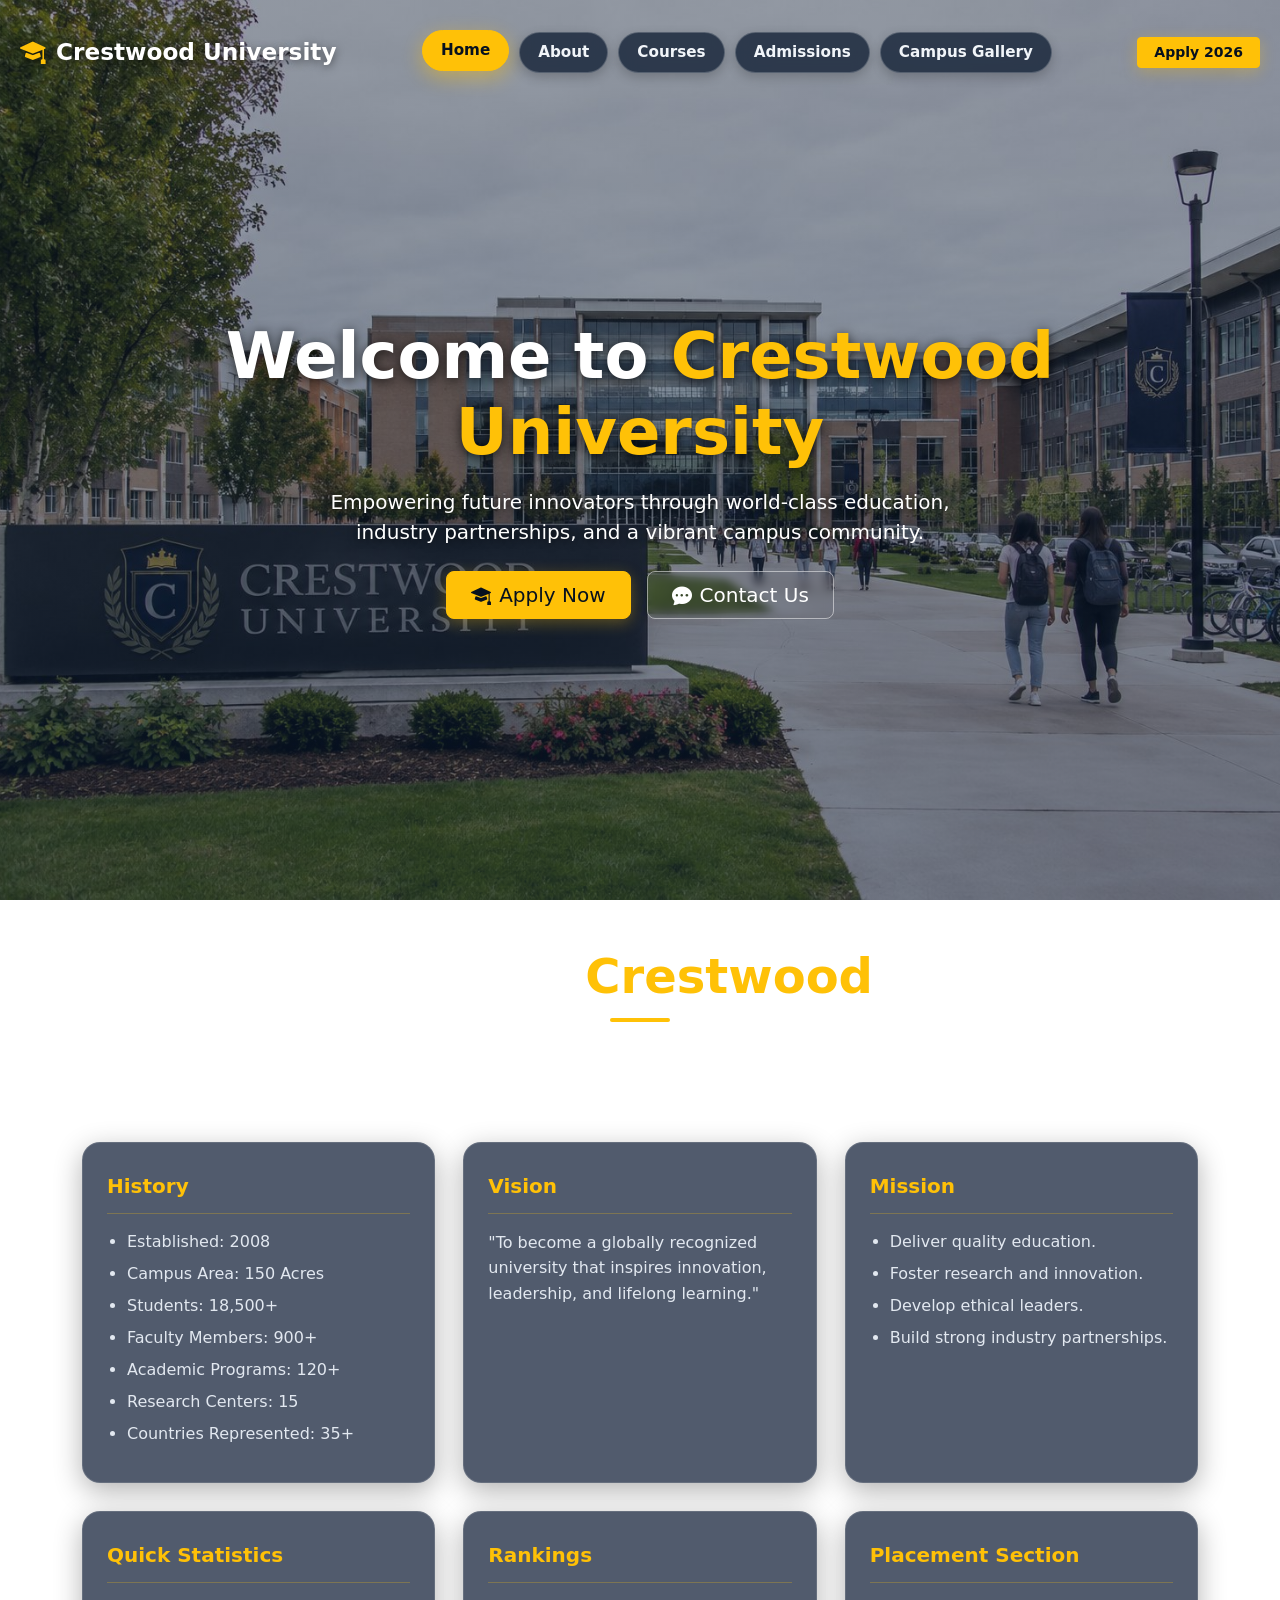
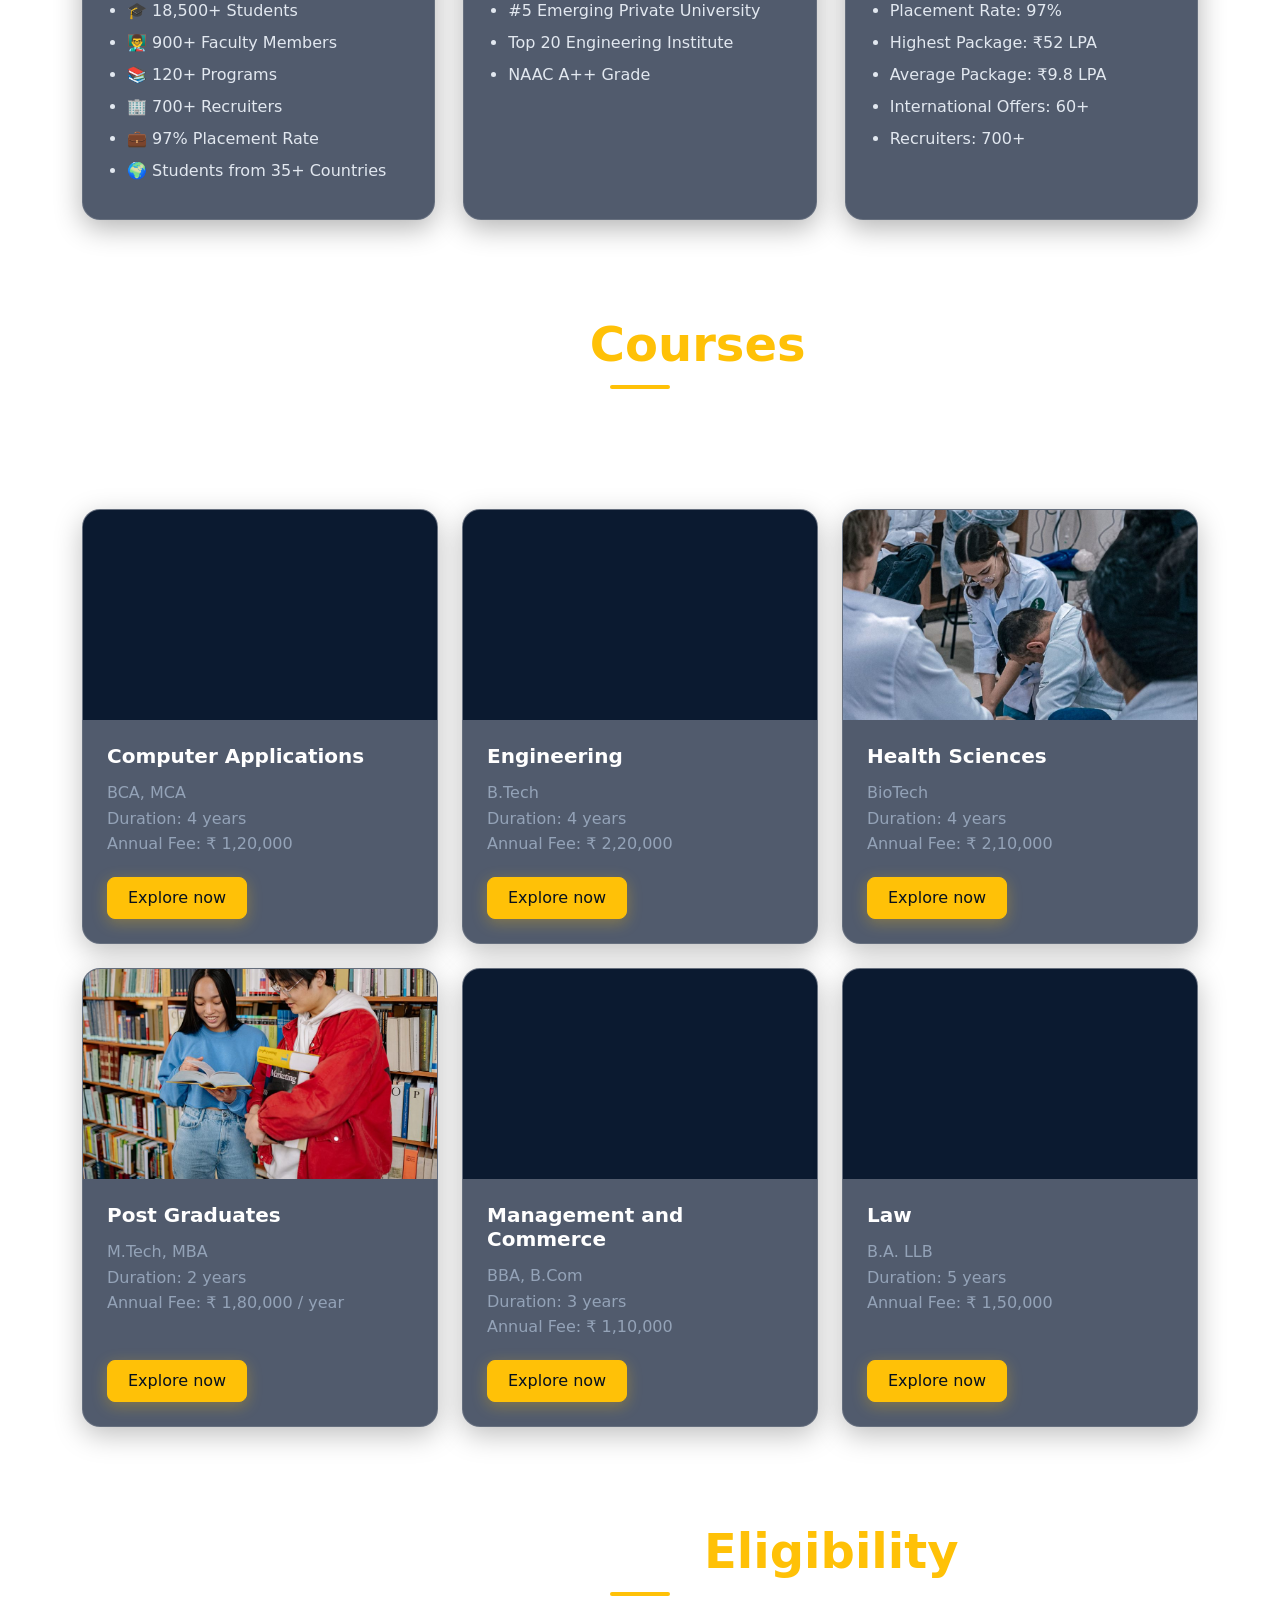
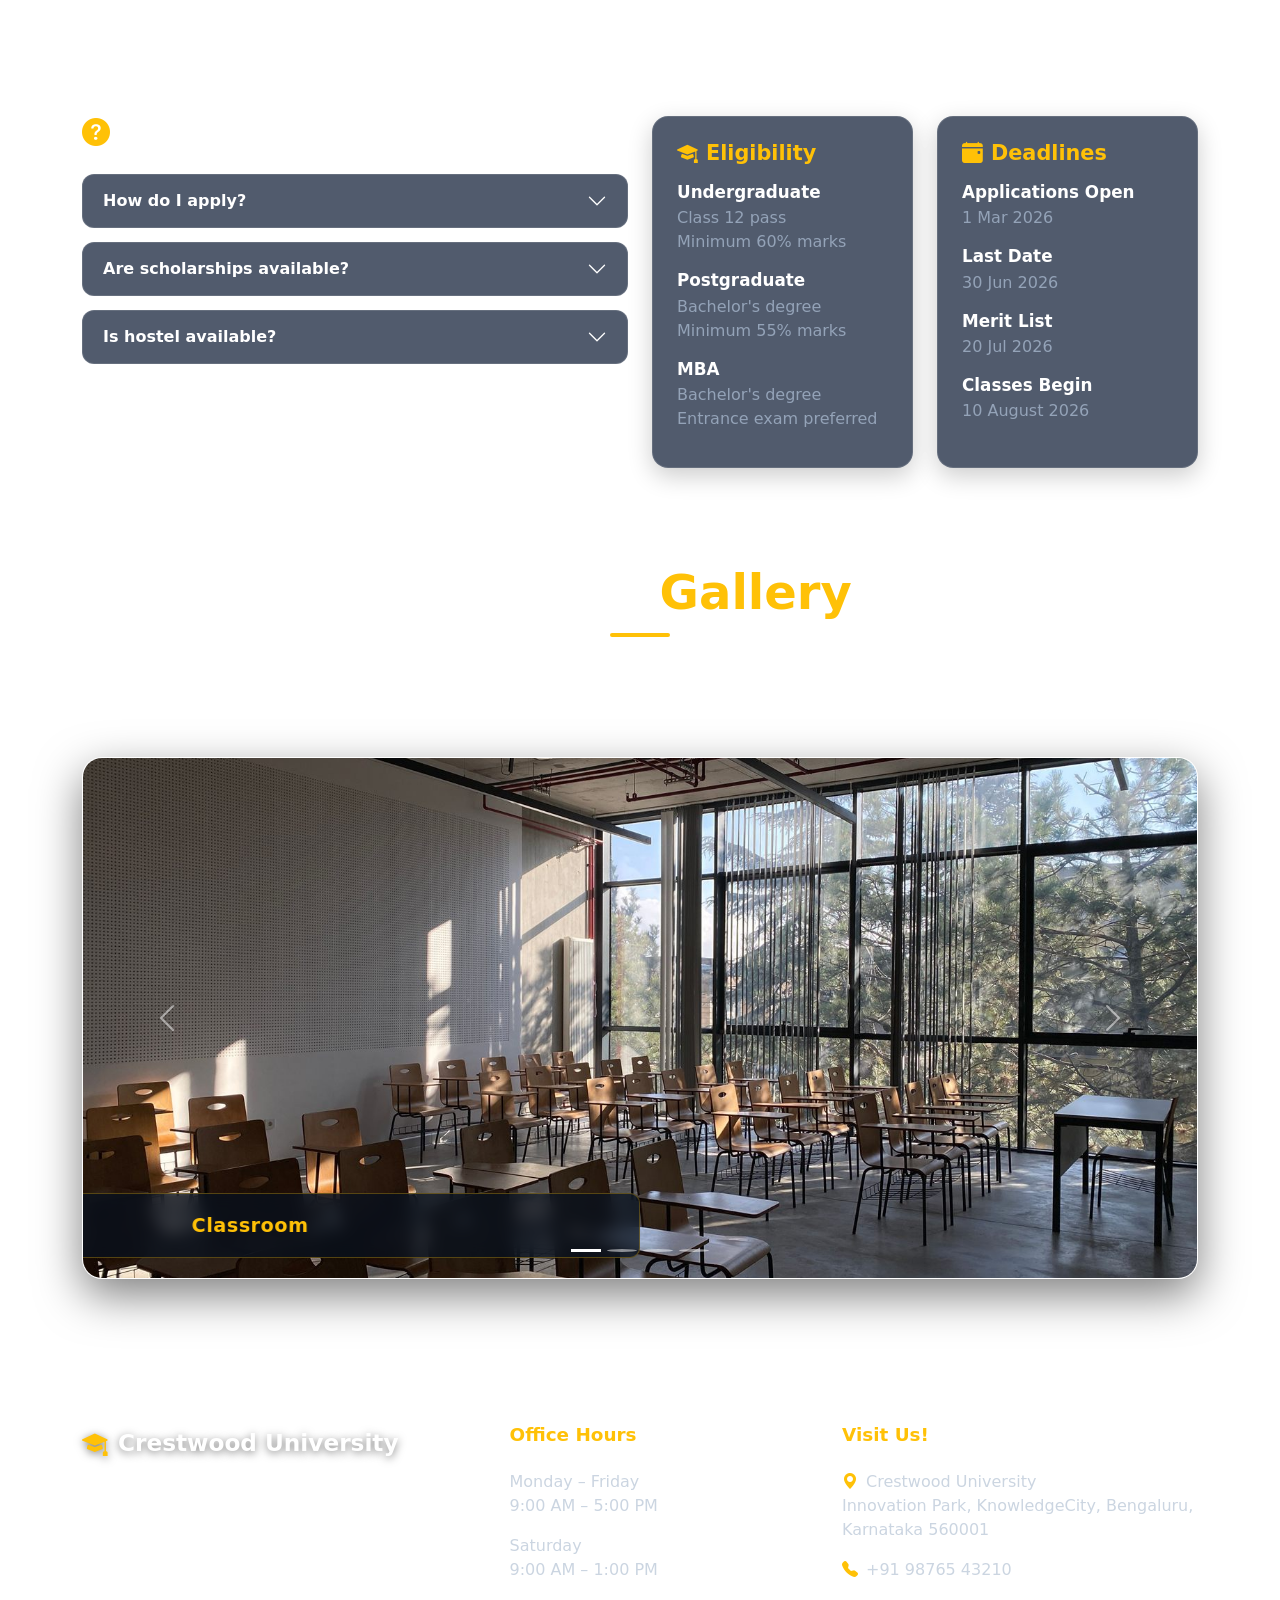
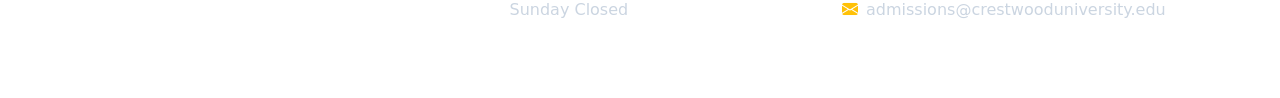
==== commit d091c5a6: "perf: optimize images, add preloading, and lighten hero background" ====
--- a/index.html
+++ b/index.html
@@ -5,6 +5,20 @@
   <meta charset="UTF-8" />
   <meta name="viewport" content="width=device-width, initial-scale=1.0" />
   <title>Crestwood University</title>
+
+  <!-- Preload critical hero and carousel images for instant loading -->
+  <link rel="preload" as="image" href="crestwoodimage.jpg" fetchpriority="high" />
+  <link rel="preload" as="image" href="crousel/classroom.jpg" fetchpriority="high" />
+  <link rel="preload" as="image" href="courses/cs.jpg" />
+  <link rel="preload" as="image" href="courses/engineering.jpg" />
+  <link rel="preload" as="image" href="courses/health.jpg" />
+  <link rel="preload" as="image" href="courses/postgraduate.jpg" />
+  <link rel="preload" as="image" href="courses/management.jpg" />
+  <link rel="preload" as="image" href="courses/law.jpg" />
+  <link rel="preload" as="image" href="crousel/lab.jpg" />
+  <link rel="preload" as="image" href="crousel/lib.jpg" />
+  <link rel="preload" as="image" href="crousel/ground.jpg" />
+
   <link rel="stylesheet" href="style.css" />
   <link rel="stylesheet" href="https://cdn.jsdelivr.net/npm/bootstrap-icons@1.11.3/font/bootstrap-icons.min.css" />
   <link href="https://cdn.jsdelivr.net/npm/bootstrap@5.3.3/dist/css/bootstrap.min.css" rel="stylesheet"
@@ -156,7 +170,7 @@
       <div class="row row-cols-1 row-cols-sm-2 row-cols-lg-3 g-4">
         <div class="col">
           <div class="y67jcard">
-            <img src="./courses/cs.jpg" class="card-img-top" alt="Computer Applications" />
+            <img src="courses/cs.jpg" class="card-img-top" alt="Computer Applications" width="400" height="210" loading="eager" decoding="async" />
             <div class="card-body">
               <h5 class="card-title">Computer Applications</h5>
               <p class="card-text">
@@ -171,7 +185,7 @@
 
         <div class="col">
           <div class="y67jcard">
-            <img src="./courses/engineering.jpg" class="card-img-top" alt="Engineering" />
+            <img src="courses/engineering.jpg" class="card-img-top" alt="Engineering" width="400" height="210" loading="eager" decoding="async" />
             <div class="card-body">
               <h5 class="card-title">Engineering</h5>
               <p class="card-text">
@@ -186,7 +200,7 @@
 
         <div class="col">
           <div class="y67jcard">
-            <img src="./courses/health.jpg" class="card-img-top" alt="Health Sciences" />
+            <img src="courses/health.jpg" class="card-img-top" alt="Health Sciences" width="400" height="210" loading="eager" decoding="async" />
             <div class="card-body">
               <h5 class="card-title">Health Sciences</h5>
               <p class="card-text">
@@ -201,7 +215,7 @@
 
         <div class="col">
           <div class="y67jcard">
-            <img src="./courses/postgraduate.jpg" class="card-img-top" alt="Post Graduates" />
+            <img src="courses/postgraduate.jpg" class="card-img-top" alt="Post Graduates" width="400" height="210" loading="lazy" decoding="async" />
             <div class="card-body">
               <h5 class="card-title">Post Graduates</h5>
               <p class="card-text">
@@ -216,7 +230,7 @@
 
         <div class="col">
           <div class="y67jcard">
-            <img src="./courses/management.jpg" class="card-img-top" alt="Management and Commerce" />
+            <img src="courses/management.jpg" class="card-img-top" alt="Management and Commerce" width="400" height="210" loading="lazy" decoding="async" />
             <div class="card-body">
               <h5 class="card-title">Management and Commerce</h5>
               <p class="card-text">
@@ -231,7 +245,7 @@
 
         <div class="col">
           <div class="y67jcard">
-            <img src="./courses/law.jpg" class="card-img-top" alt="Law" />
+            <img src="courses/law.jpg" class="card-img-top" alt="Law" width="400" height="210" loading="lazy" decoding="async" />
             <div class="card-body">
               <h5 class="card-title">Law</h5>
               <p class="card-text">
@@ -358,25 +372,25 @@
         </div>
         <div class="carousel-inner">
           <div class="carousel-item active">
-            <img src="./crousel/classroom.jpg" class="d-block w-100 carousel-img" alt="Classroom">
+            <img src="crousel/classroom.jpg" class="d-block w-100 carousel-img" alt="Classroom" width="1200" height="520" fetchpriority="high" />
             <div class="carousel-caption">
               <h5>Classroom</h5>
             </div>
           </div>
           <div class="carousel-item">
-            <img src="./crousel/lab.jpg" class="d-block w-100 carousel-img" alt="Laboratory">
+            <img src="crousel/lab.jpg" class="d-block w-100 carousel-img" alt="Laboratory" width="1200" height="520" loading="lazy" decoding="async" />
             <div class="carousel-caption">
               <h5>Laboratory</h5>
             </div>
           </div>
           <div class="carousel-item">
-            <img src="./crousel/lib.jpg" class="d-block w-100 carousel-img" alt="Library">
+            <img src="crousel/lib.jpg" class="d-block w-100 carousel-img" alt="Library" width="1200" height="520" loading="lazy" decoding="async" />
             <div class="carousel-caption">
               <h5>Library</h5>
             </div>
           </div>
           <div class="carousel-item">
-            <img src="./crousel/ground.jpg" class="d-block w-100 carousel-img" alt="Sports Ground">
+            <img src="crousel/ground.jpg" class="d-block w-100 carousel-img" alt="Sports Ground" width="1200" height="520" loading="lazy" decoding="async" />
             <div class="carousel-caption">
               <h5>Sports Ground</h5>
             </div>
--- a/style.css
+++ b/style.css
@@ -29,12 +29,12 @@
   min-height: 100vh;
   font-family: 'Segoe UI', system-ui, -apple-system, Roboto, Helvetica, Arial, sans-serif;
   color: var(--text-light);
-  /* Professional Deep Academic Navy background with subtle ambient glows */
+  /* Professional Academic Navy background - slightly lighter, vibrant & luminous */
   background: 
-    radial-gradient(circle at 12% 18%, rgba(29, 59, 102, 0.45) 0%, transparent 40%),
-    radial-gradient(circle at 88% 35%, rgba(255, 193, 7, 0.08) 0%, transparent 35%),
-    radial-gradient(circle at 50% 75%, rgba(19, 39, 67, 0.6) 0%, transparent 50%),
-    linear-gradient(160deg, #07111e 0%, #0b1a30 35%, #0f2340 70%, #081220 100%);
+    radial-gradient(circle at 12% 18%, rgba(37, 78, 138, 0.4) 0%, transparent 45%),
+    radial-gradient(circle at 88% 35%, rgba(255, 193, 7, 0.1) 0%, transparent 40%),
+    radial-gradient(circle at 50% 75%, rgba(29, 59, 102, 0.5) 0%, transparent 55%),
+    linear-gradient(160deg, #0a192f 0%, #0e223d 35%, #132b4d 70%, #0b1c33 100%);
   background-attachment: fixed;
   background-size: cover;
   overflow-x: hidden;
@@ -56,29 +56,34 @@
 }
 
 /* ==========================================================================
-   Hero Section & Header
+   Hero Section & Header (Lightened background overlay for clear visibility)
    ========================================================================== */
 
 .hero {
   width: 100%;
   min-height: 100vh;
+  position: relative;
+  background:
+    linear-gradient(rgba(10, 25, 47, 0.42), rgba(13, 33, 62, 0.52)),
+    url('crestwoodimage.jpg'),
+    url('crestwoodimage.png');
   background-size: cover;
   background-position: center;
-  position: relative;
-  background:
-    linear-gradient(rgba(7, 17, 30, 0.78), rgba(11, 26, 48, 0.85)),
-    url('./crestwoodimage.png');
-  background-size: cover;
-  background-position: center;
+  background-repeat: no-repeat;
   display: flex;
   flex-direction: column;
   justify-content: space-between;
   padding: 1.5rem 1.25rem 3rem 1.25rem;
 }
 
-.hero h1,
+.hero h1 {
+  color: #ffffff !important;
+  text-shadow: 0 2px 12px rgba(0, 0, 0, 0.7);
+}
+
 .hero p {
   color: #ffffff !important;
+  text-shadow: 0 1px 8px rgba(0, 0, 0, 0.7);
 }
 
 /* Crestwood Brand */
@@ -91,6 +96,7 @@
   align-items: center;
   gap: 10px;
   transition: opacity 0.2s ease;
+  text-shadow: 0 2px 8px rgba(0, 0, 0, 0.5);
 }
 
 .brand-logo:hover {
@@ -123,14 +129,14 @@
   font-weight: 600;
   padding: 8px 18px;
   border-radius: 50px;
-  background: rgba(19, 39, 67, 0.65);
+  background: rgba(13, 27, 49, 0.75);
   backdrop-filter: blur(8px);
   -webkit-backdrop-filter: blur(8px);
-  border: 1px solid rgba(255, 255, 255, 0.18);
+  border: 1px solid rgba(255, 255, 255, 0.2);
   text-decoration: none;
   display: inline-block;
   transition: all 0.3s cubic-bezier(0.4, 0, 0.2, 1);
-  box-shadow: 0 4px 12px rgba(0, 0, 0, 0.15);
+  box-shadow: 0 4px 12px rgba(0, 0, 0, 0.2);
 }
 
 /* FIXED NAVBAR HOVER ON EACH BUTTON */
@@ -167,14 +173,17 @@
 }
 
 .btn-outline-light {
-  border-color: rgba(255, 255, 255, 0.4) !important;
+  border-color: rgba(255, 255, 255, 0.5) !important;
   color: #ffffff !important;
   font-weight: 600;
+  backdrop-filter: blur(4px);
+  -webkit-backdrop-filter: blur(4px);
+  background: rgba(0, 0, 0, 0.25);
   transition: all 0.3s ease;
 }
 
 .btn-outline-light:hover {
-  background: rgba(255, 255, 255, 0.15) !important;
+  background: rgba(255, 255, 255, 0.2) !important;
   border-color: #ffffff !important;
   color: #ffffff !important;
   transform: translateY(-2px);
@@ -274,6 +283,7 @@
   height: 210px;
   width: 100%;
   object-fit: cover !important;
+  background-color: #0b1a30;
   transition: transform 0.45s ease;
 }
 
@@ -422,6 +432,7 @@
   height: clamp(260px, 50vw, 520px);
   object-fit: cover;
   width: 100%;
+  background-color: #0b1a30;
 }
 
 .carousel-caption {
